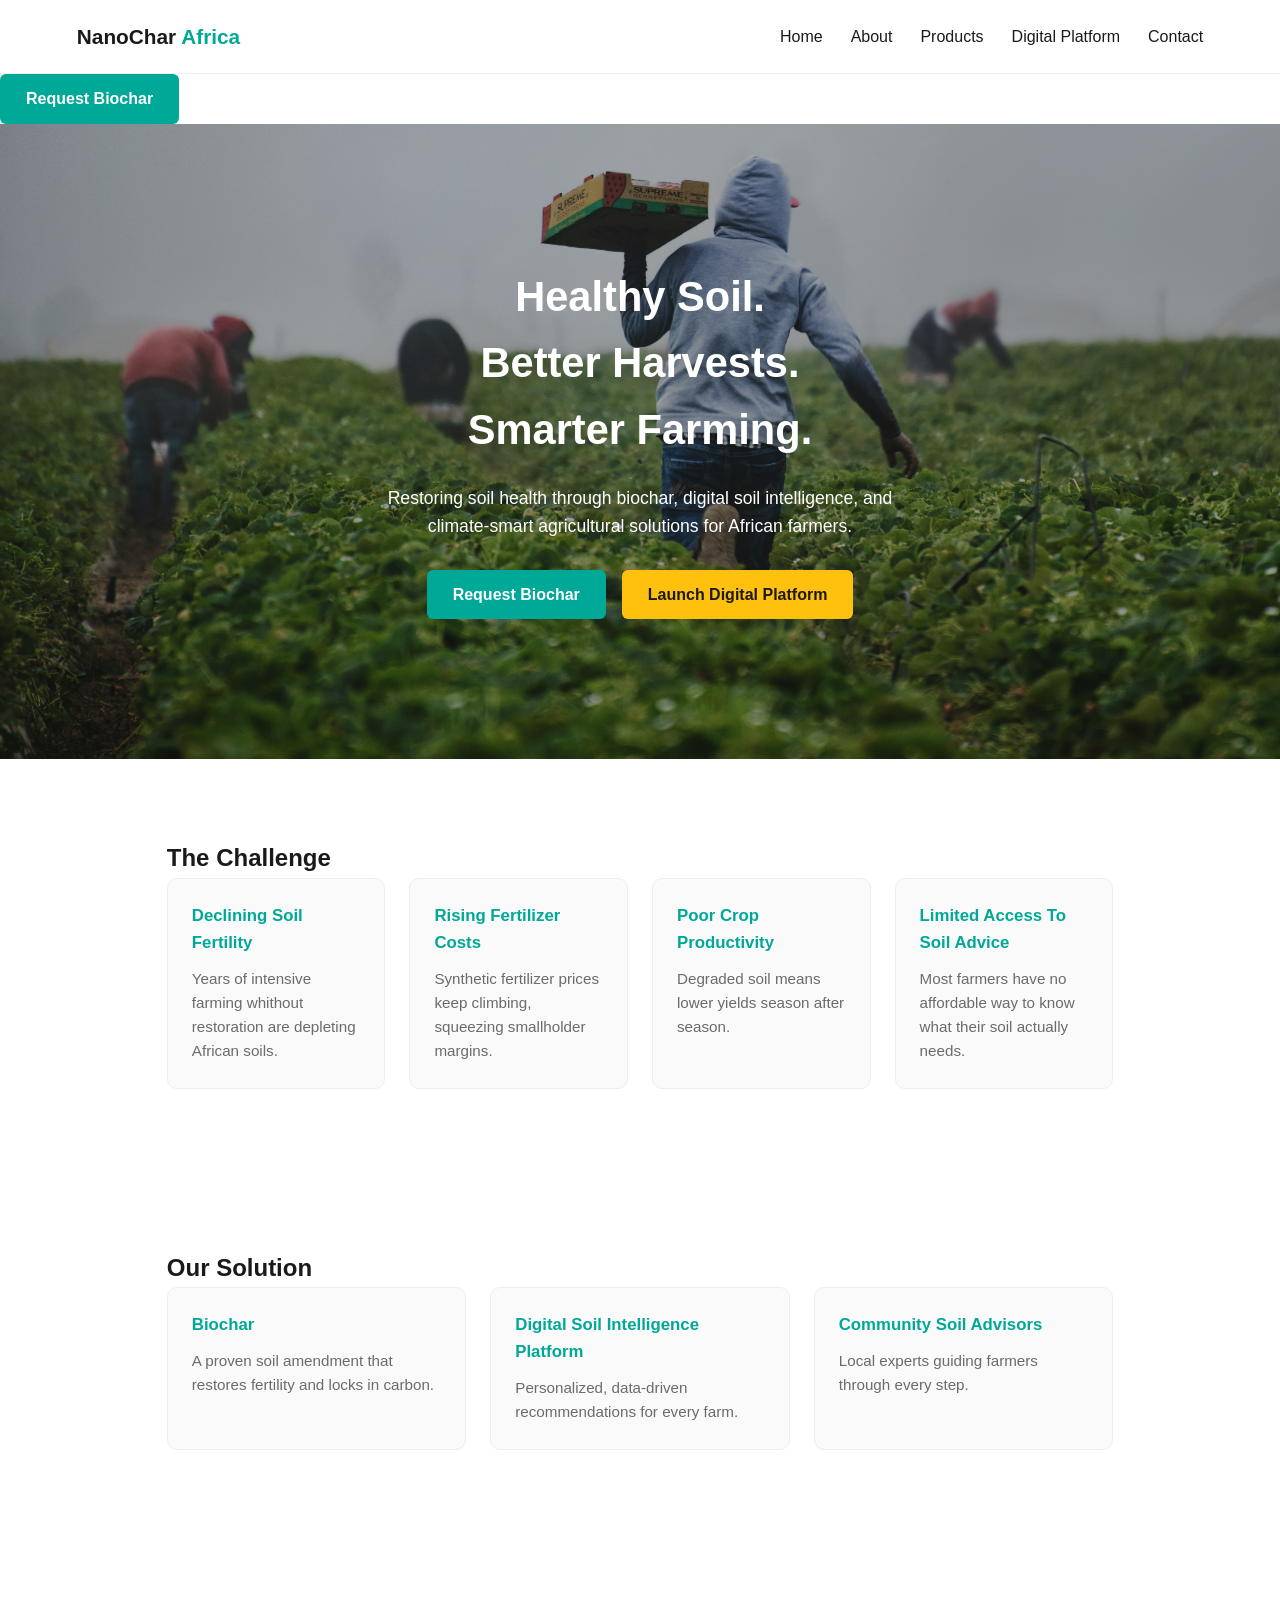
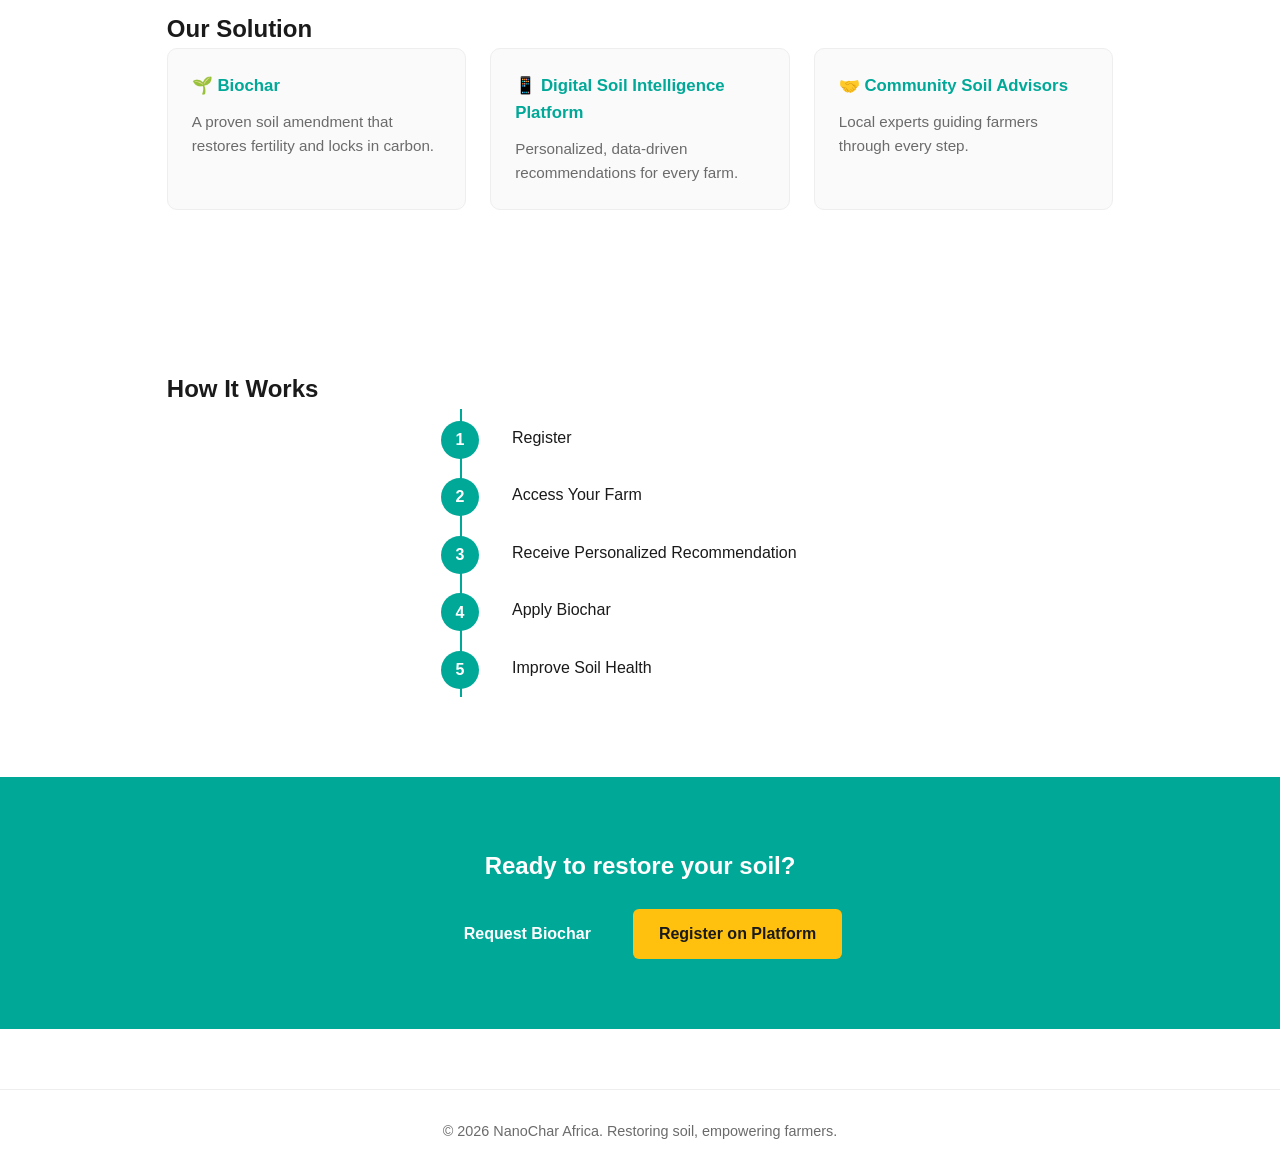
==== index.html @ bf562609 "Phase 4: platform demo with JS recommendations, contact form" ====
<!DOCTYPE html>
<html lang="en">
<head>
    <meta charset="UTF-8">
    <meta name="viewport" content="width=device-width, initial-scale=1.0">
  <title>NanoChar Africa | Healthy Soil, Better Harvests</title>
  <link rel="stylesheet" href="style.css">

</head>
<body>
    <header class="site-header">
  <div class="logo">NanoChar <span>Africa</span></div>
  <nav>
    <a href="index.html">Home</a>
    <a href="pages/about.html">About</a>
    <a href="pages/products.html">Products</a>
    <a href="pages/platform.html">Digital Platform</a>
    <a href="pages/contact.html">Contact</a>
  </nav>
   </header>
  <a class="btn btn-primary" href="pages/contact.html">Request Biochar</a>
</header>

<section class="hero">
  <div class="hero-text">
    <h1>Healthy Soil.<br>Better Harvests.<br>Smarter Farming.</h1>
    <p>Restoring soil health through biochar, digital soil intelligence,
       and climate-smart agricultural solutions for African farmers.</p>
    <div class="hero-buttons">
      <a href="pages/contact.html" class="btn btn-primary">Request Biochar</a>
      <a href="pages/platform.html" class="btn btn-secondary">Launch Digital Platform</a>
    </div>
  </div>
</section>

<section class="section">
  <h2 class="section-title">The Challenge</h2>
 <div class="card-grid card-grid-4">
  <div class="card">
    <h3>Declining Soil Fertility</h3>
    <p>Years of intensive farming whithout restoration are depleting African soils.</p>
  </div>
  <div class="card">
    <h3>Rising Fertilizer Costs</h3>
          <p>Synthetic fertilizer prices keep climbing, squeezing smallholder margins.</p>
  </div>
  <div class="card">
    <h3>Poor Crop Productivity</h3>
    <p>Degraded soil means lower yields season after season.</p>
  </div>
  <div class="card">
    <h3>Limited Access To Soil Advice</h3>
<p>Most farmers have no affordable way to know what their soil actually needs.</p>

</div>
  </div>
</section>

<section class="section">
  <h2 class="section-title">Our Solution</h2>
  <div class="card-grid card-grid-3">
    <div class="card">
      <h3>Biochar</h3>
      <p>A proven soil amendment that restores fertility and locks in carbon.</p>
    </div>
    <div class="card">
      <h3>Digital Soil Intelligence Platform</h3>
      <p>Personalized, data-driven recommendations for every farm.</p>
    </div>
    <div class="card">
      <h3>Community Soil Advisors</h3>
      <p>Local experts guiding farmers through every step.</p>
    </div>
  </div>
</section>

<section class="section">
  <h2 class="section-title">Our Solution</h2>
  <div class="card-grid card-grid-3">
    <div class="card"><h3>🌱 Biochar</h3><p>A proven soil amendment that restores fertility and locks in carbon.</p></div>
    <div class="card"><h3>📱 Digital Soil Intelligence Platform</h3><p>Personalized, data-driven recommendations for every farm.</p></div>
    <div class="card"><h3>🤝 Community Soil Advisors</h3><p>Local experts guiding farmers through every step.</p></div>
  </div>
</section>
 
<section class="section">
  <h2 class="section-title">How It Works</h2>
  <ol class="steps">
    <li>Register</li>
    <li>Access Your Farm</li>
    <li>Receive Personalized Recommendation</li>
    <li>Apply Biochar</li>
    <li>Improve Soil Health</li>
  </ol>
</section>


<section class="cta-banner">
  <h2>Ready to restore your soil?</h2>
  <div class="hero-buttons">
    <a href="pages/contact.html" class="btn btn-primary">Request Biochar</a>
    <a href="pages/platform.html" class="btn btn-secondary">Register on Platform</a>
  </div>
  </section>
  <footer class="site-footer">
  <p>&copy; 2026 NanoChar Africa. Restoring soil, empowering farmers.</p>
</footer>









</body>
</html>
---- style.css ----
:root {
  --teal: #00A898;
  --gold: #FFC00E;
  --dark: #1A1A1A;
  --grey: #6B6B6B;
  --bg: #FFFFFF;
  --font: 'Segoe UI', 'Helvetica Neue', Arial, sans-serif;
}
 
* { margin: 0; padding: 0; box-sizing: border-box; }
 
body {
  font-family: var(--font);
  color: var(--dark);
  background: var(--bg);
  line-height: 1.6;
}
 
a { text-decoration: none; color: inherit; }
 
.site-header {
  display: flex;
  align-items: center;
  justify-content: space-between;
  padding: 20px 6%;
  border-bottom: 1px solid #eee;
}
 
.logo { font-weight: 700; font-size: 1.3rem; }
.logo span { color: var(--teal); }
 
.site-header nav { display: flex; gap: 28px; }
.site-header nav a:hover { color: var(--teal); }
 
.btn {
  display: inline-block;
  padding: 12px 26px;
  border-radius: 6px;
  font-weight: 600;
  cursor: pointer;
}
.btn-primary { background: var(--teal); color: white; }
.btn-primary:hover { background: #00877A; }
.btn-secondary { background: var(--gold); color: var(--dark); }
.btn-secondary:hover { background: #E6AC00; }
 
.site-footer {
  text-align: center;
  padding: 30px 6%;
  color: var(--grey);
  font-size: 0.9rem;
  border-top: 1px solid #eee;
  margin-top: 60px;
}

.hero {
  background: linear-gradient(rgba(0,0,0,0.35), rgba(0,0,0,0.35)),
              url('images/farm.png.jpg ') center/cover  ;   
  color: white;
  padding: 140px 6%;
  text-align: center;
}
.hero h1 { font-size: 2.6rem; margin-bottom: 20px; }
.hero p { max-width: 560px; margin: 0 auto 30px; font-size: 1.1rem; }
.hero-buttons { display: flex; gap: 16px; justify-content: center; }

.section{
  padding: 80px 6%; max-width: 1100px; margin: 0 auto;
}
section-title { 
  text-align: center;
  font-size: 2rem;
  margin-bottom: 40px;
 }

 .card-grid{
display: grid; gap: 24px; }

.card-grid-4{
grid-template-columns: repeat(4, 1fr);
}

.card-grid-3{
  grid-template-columns: repeat(3, 1fr);
}

.card{
background: #fafafa;
border: 1px solid #eee;
border-radius: 10px;
padding: 24px;
}

.card h3{
color: var(--teal); margin-bottom: 10px; font-size: 1.05rem;
}
.card p{
  color: var(--grey); font-size: 0.95rem; 
}

@media (max-width: 900px) {
  .card-grid-4, .card-grid-3 { grid-template-columns: 1fr 1fr; }
}

@media (max-width: 560px) {
 .card-grid-4, .card-grid-3 { grid-template-columns: 1fr; }
  .hero h1 { font-size: 1.9rem; }
}

.steps {
  list-style: none;
  max-width: 400px;
  margin: 0 auto;
  counter-reset: step;
}
.steps li {
  counter-increment: step;
  padding: 16px 0 16px 50px;
  position: relative;
  border-left: 2px solid var(--teal);
  margin-left: 20px;
}
.steps li::before {
  content: counter(step);
  position: absolute;
  left: -21px;
  top: 12px;
  width: 38px; height: 38px;
  background: var(--teal);
  color: white;
  border-radius: 50%;
  display: flex; align-items: center; justify-content: center;
  font-weight: 700;
}



.cta-banner {
  background: var(--teal);
  color: white;
  text-align: center;
  padding: 70px 6%;
}
.cta-banner h2 { margin-bottom: 24px; }

.demo-box {
  max-width: 480px;
  margin: 0 auto;
  background: #fafafa;
  border: 1px solid #eee;
  border-radius: 10px;
  padding: 30px;
}
.demo-box label { display: block; margin: 16px 0 6px; font-weight: 600; }
.demo-box select {
  width: 100%; padding: 10px; border-radius: 6px; border: 1px solid #ccc;
}
.demo-box button { margin-top: 20px; width: 100%; }
.result-box {
  margin-top: 20px;
  padding: 16px;
  background: #E6F7F5;
  border-left: 4px solid var(--teal);
  border-radius: 6px;
  font-size: 0.95rem;
}

.contact-form {
  max-width: 480px;
  margin: 0 auto;
  display: flex;
  flex-direction: column;
}
.contact-form label { margin: 14px 0 6px; font-weight: 600; }
.contact-form input, .contact-form textarea {
  padding: 10px; border-radius: 6px; border: 1px solid #ccc; font-family: var(--font);
}
.contact-form button { margin-top: 20px; }
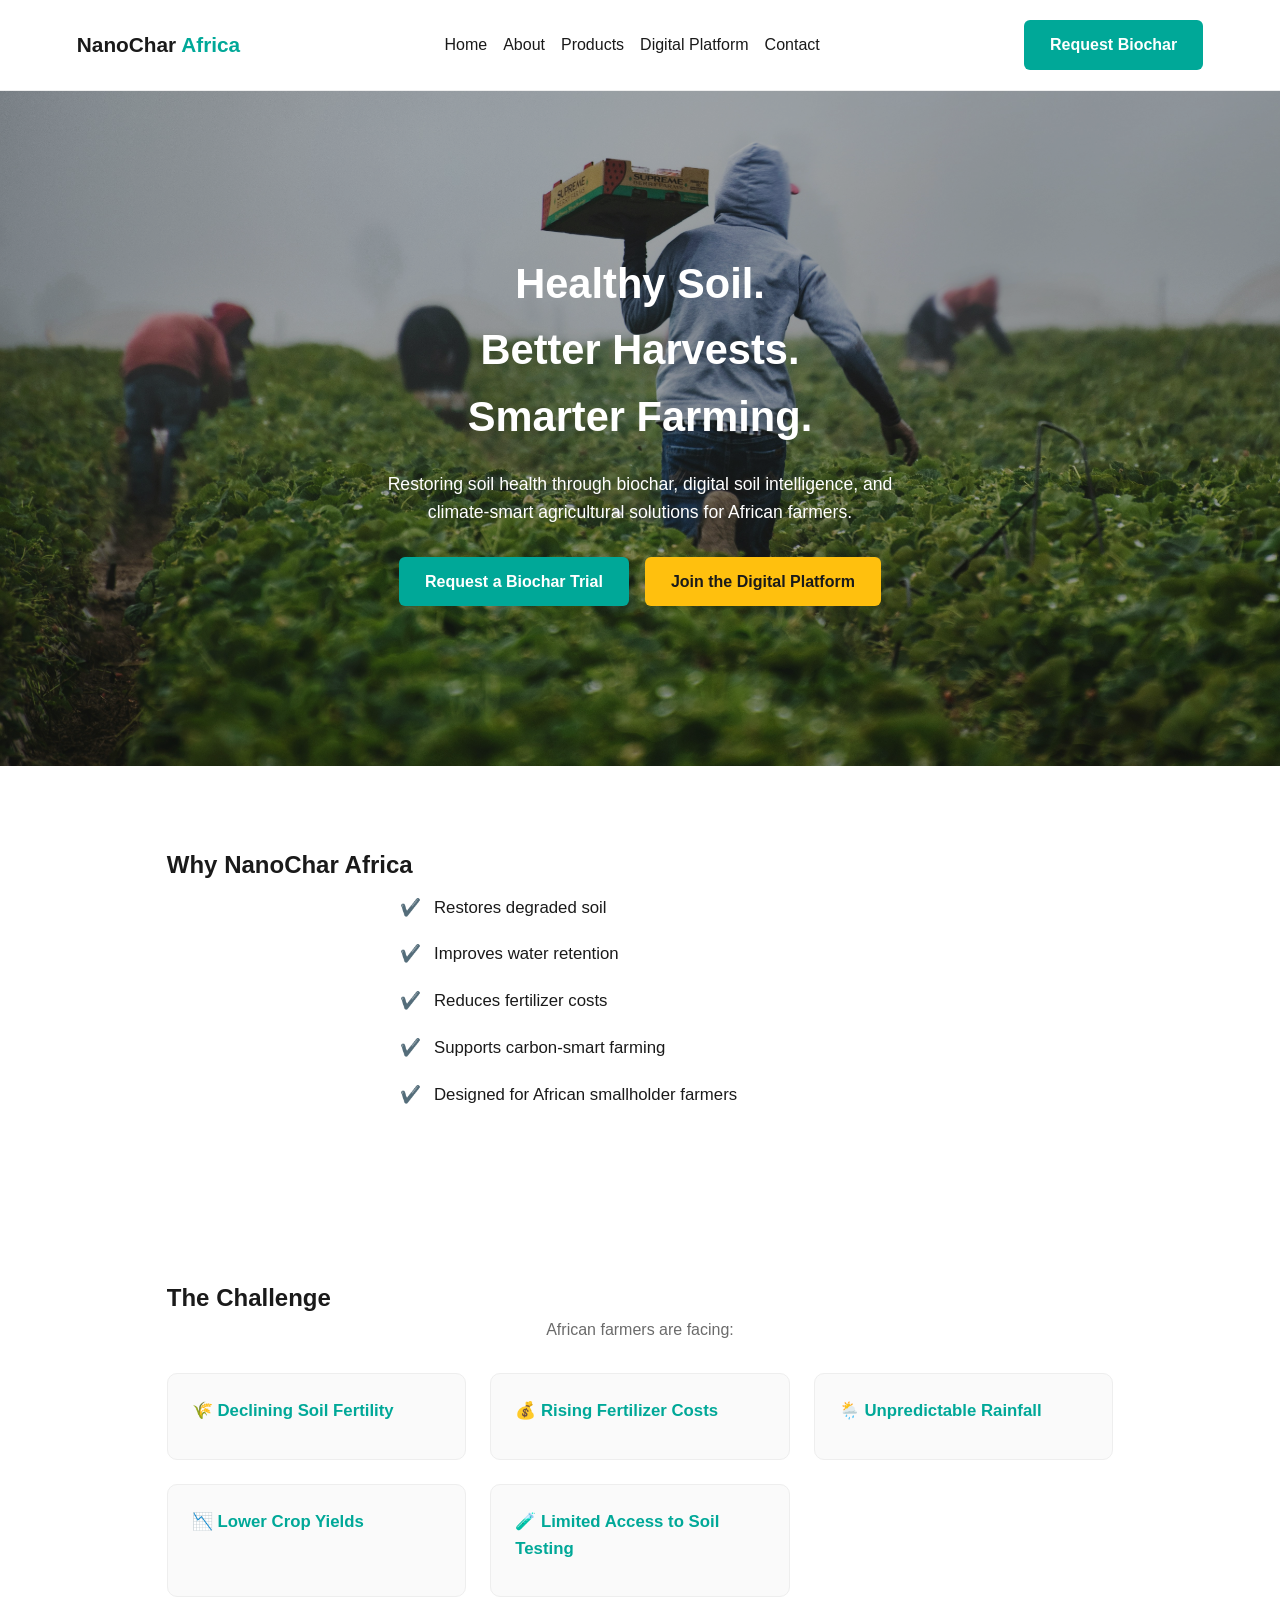
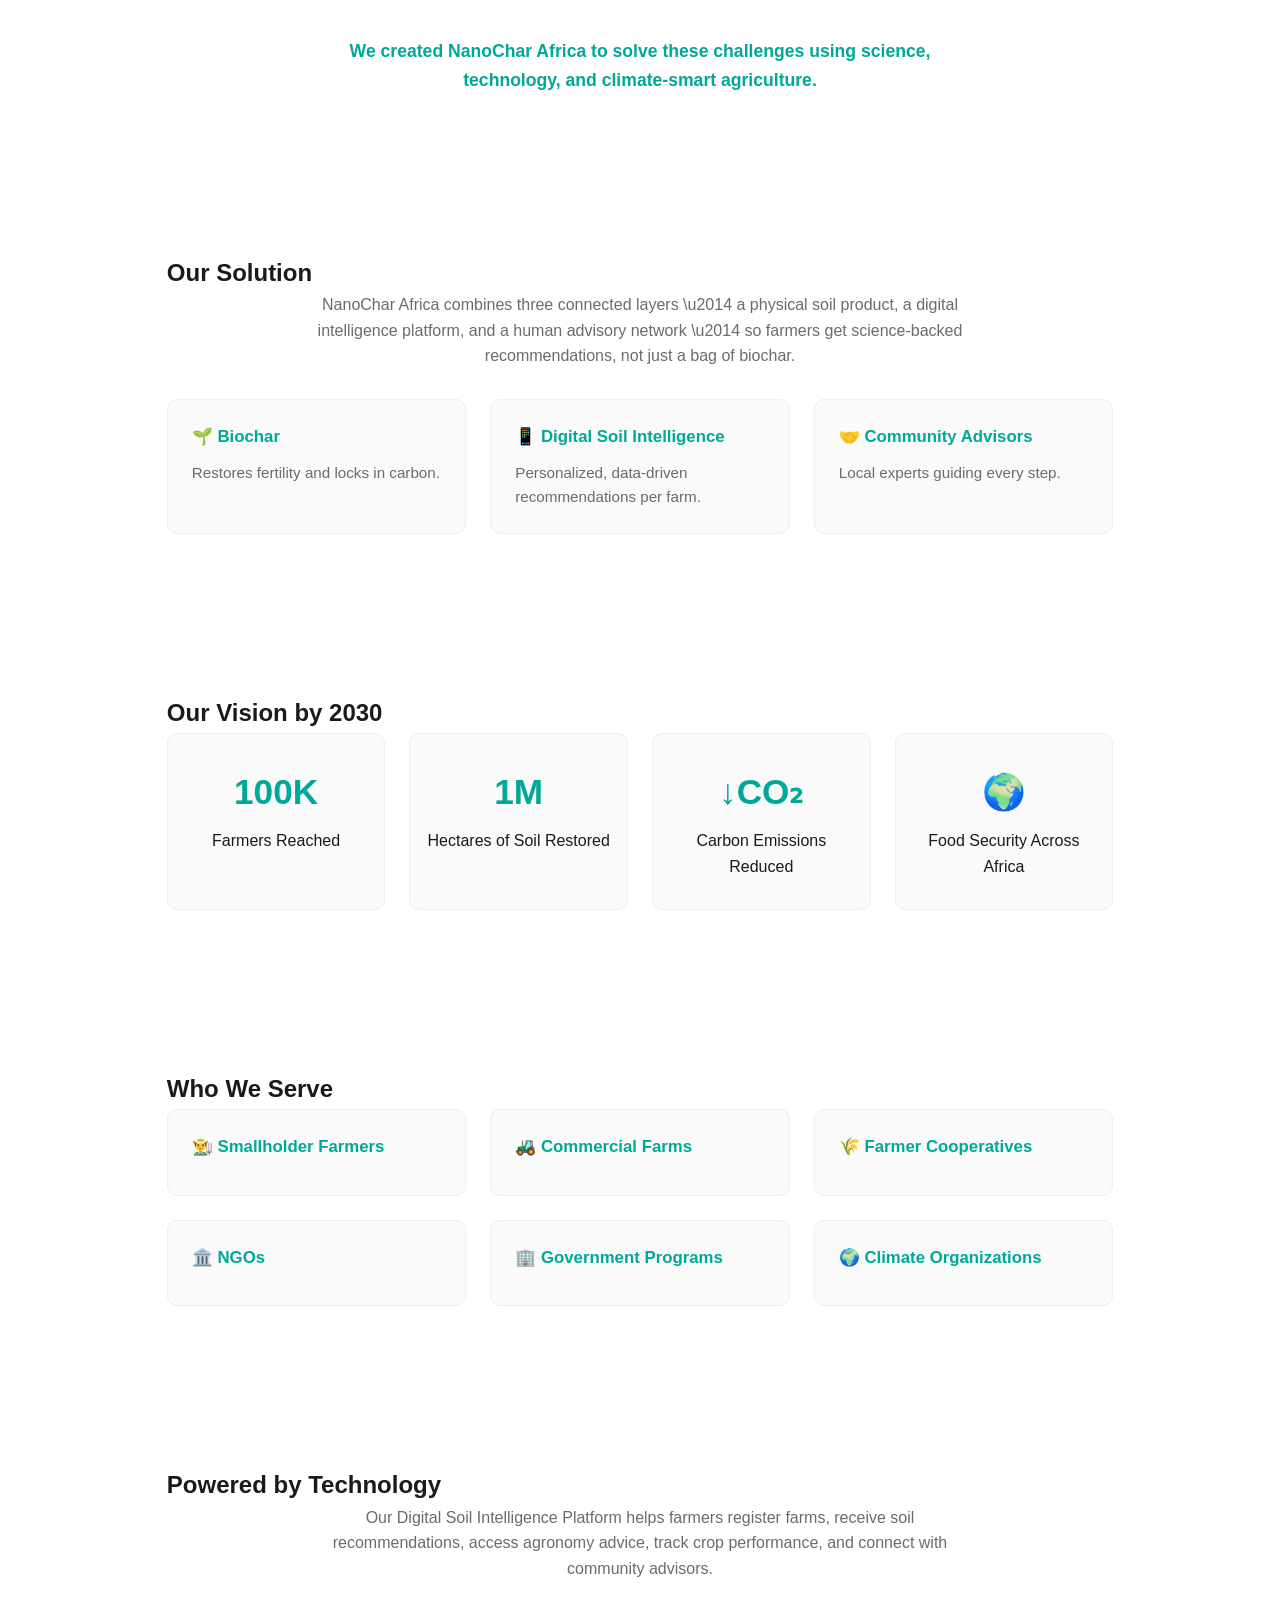
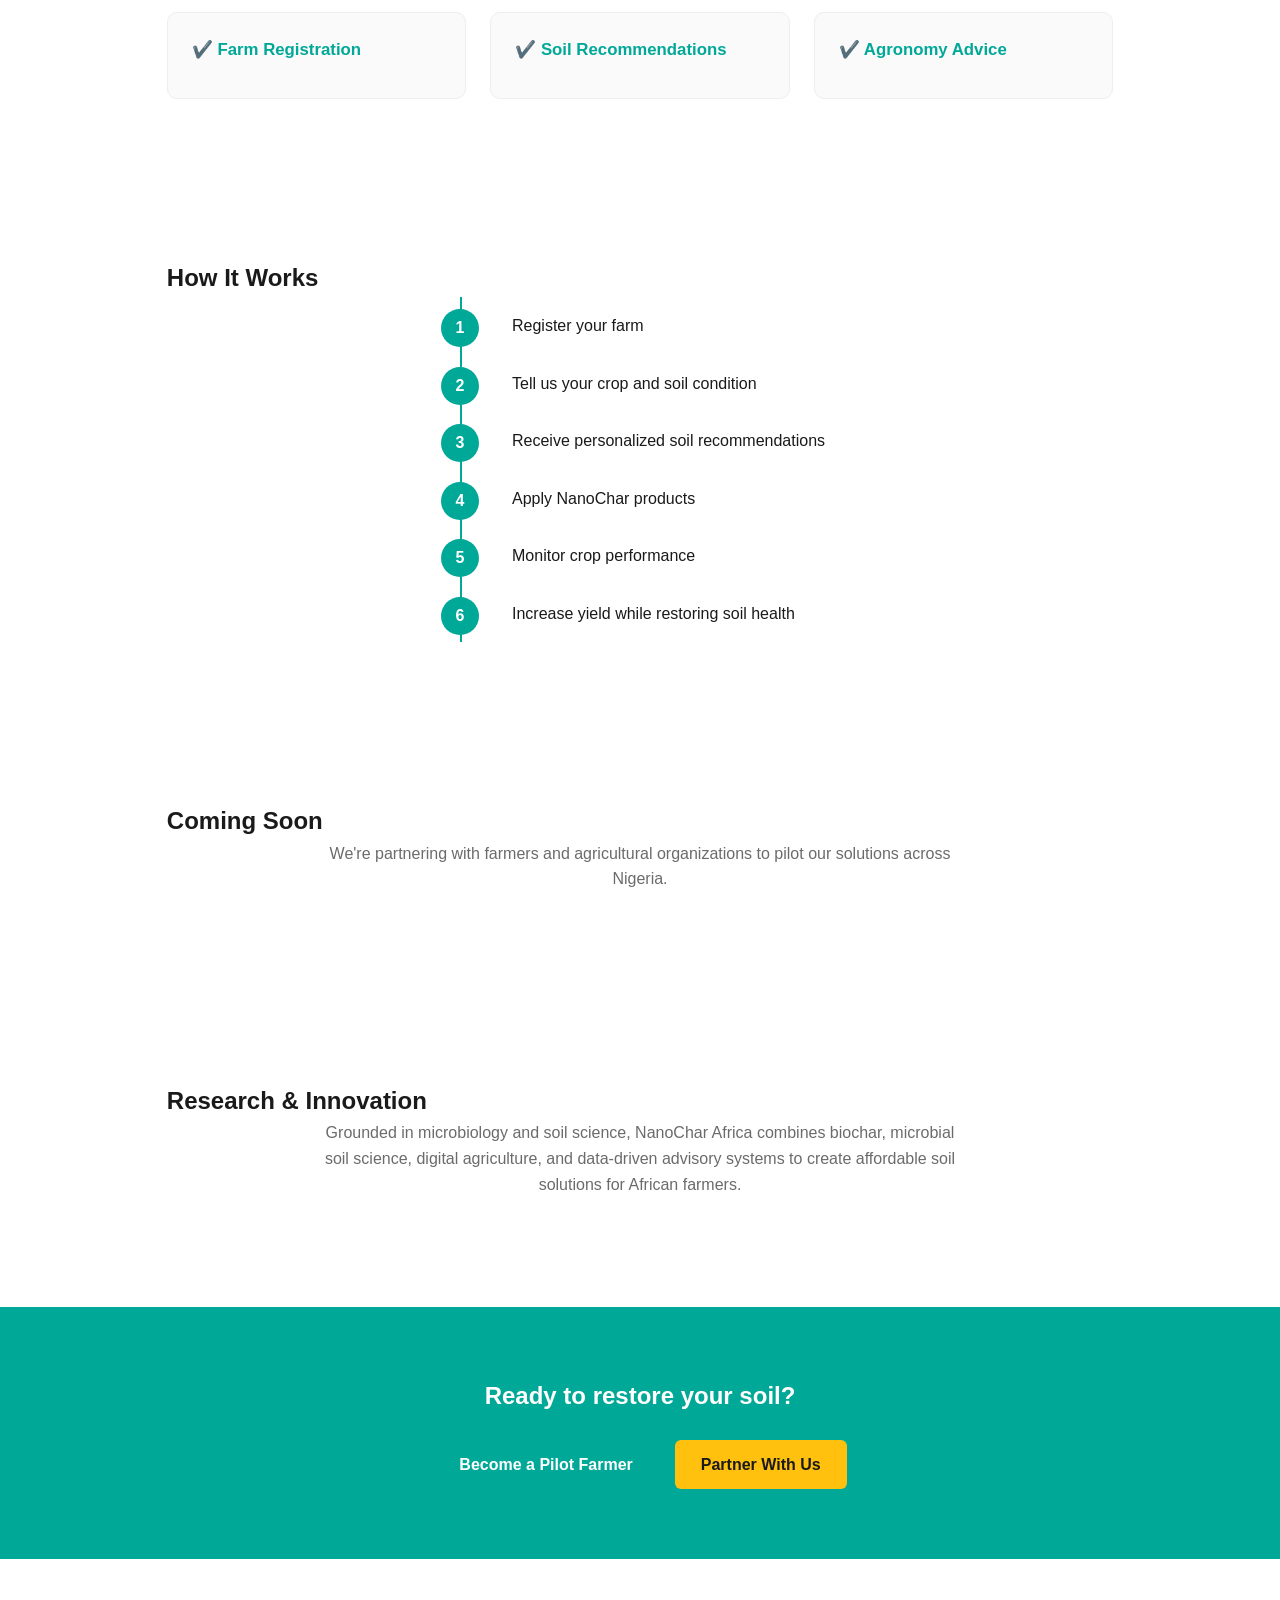
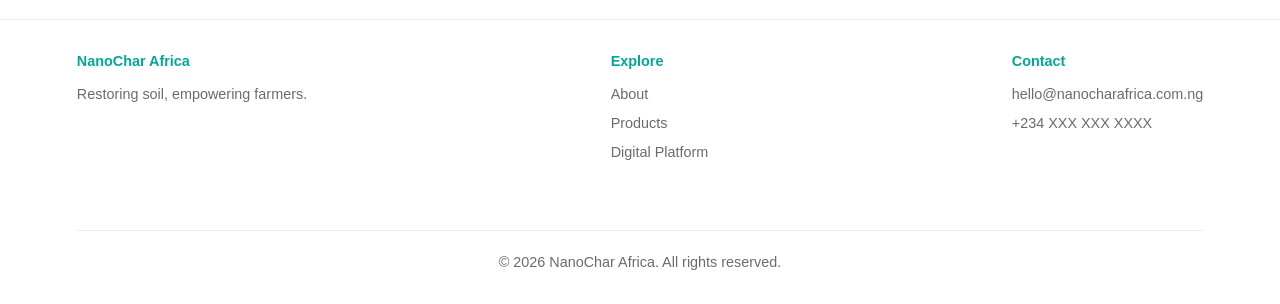
==== commit f01a2f04: "Content overhaul: expanded home, about, and site-wide footer per founder feedback" ====
--- a/index.html
+++ b/index.html
@@ -8,111 +8,176 @@
 
 </head>
 <body>
-    <header class="site-header">
-  <div class="logo">NanoChar <span>Africa</span></div>
-  <nav>
-    <a href="index.html">Home</a>
-    <a href="pages/about.html">About</a>
-    <a href="pages/products.html">Products</a>
-    <a href="pages/platform.html">Digital Platform</a>
-    <a href="pages/contact.html">Contact</a>
-  </nav>
-   </header>
-  <a class="btn btn-primary" href="pages/contact.html">Request Biochar</a>
-</header>
+   <body>
 
-<section class="hero">
-  <div class="hero-text">
-    <h1>Healthy Soil.<br>Better Harvests.<br>Smarter Farming.</h1>
-    <p>Restoring soil health through biochar, digital soil intelligence,
-       and climate-smart agricultural solutions for African farmers.</p>
+  <!-- HEADER — unchanged from Day 1, keep as-is -->
+  <header class="site-header">
+    <div class="logo">NanoChar <span>Africa</span></div>
+    <nav>
+      <a href="index.html">Home</a>
+      <a href="pages/about.html">About</a>
+      <a href="pages/products.html">Products</a>
+      <a href="pages/platform.html">Digital Platform</a>
+      <a href="pages/contact.html">Contact</a>
+    </nav>
+    <a class="btn btn-primary" href="pages/contact.html">Request Biochar</a>
+  </header>
+
+  <!-- HERO — unchanged structure, updated button text -->
+  <section class="hero">
+    <div class="hero-text">
+      <h1>Healthy Soil.<br>Better Harvests.<br>Smarter Farming.</h1>
+      <p>Restoring soil health through biochar, digital soil intelligence,
+         and climate-smart agricultural solutions for African farmers.</p>
+      <div class="hero-buttons">
+        <a href="pages/contact.html" class="btn btn-primary">Request a Biochar Trial</a>
+        <a href="pages/platform.html" class="btn btn-secondary">Join the Digital Platform</a>
+      </div>
+    </div>
+  </section>
+
+  <!-- NEW: Why NanoChar Africa -->
+  <section class="section">
+    <h2 class="section-title">Why NanoChar Africa</h2>
+    <ul class="check-list">
+      <li>Restores degraded soil</li>
+      <li>Improves water retention</li>
+      <li>Reduces fertilizer costs</li>
+      <li>Supports carbon-smart farming</li>
+      <li>Designed for African smallholder farmers</li>
+    </ul>
+  </section>
+
+  <!-- REPLACED: The Challenge (was 4 plain cards, now 5 with icons + bridge line) -->
+  <section class="section">
+    <h2 class="section-title">The Challenge</h2>
+    <p class="section-intro">African farmers are facing:</p>
+    <div class="card-grid card-grid-3">
+      <div class="card"><h3>🌾 Declining Soil Fertility</h3></div>
+      <div class="card"><h3>💰 Rising Fertilizer Costs</h3></div>
+      <div class="card"><h3>🌦️ Unpredictable Rainfall</h3></div>
+      <div class="card"><h3>📉 Lower Crop Yields</h3></div>
+      <div class="card"><h3>🧪 Limited Access to Soil Testing</h3></div>
+    </div>
+    <p class="bridge-text">We created NanoChar Africa to solve these challenges using science, technology, and climate-smart agriculture.</p>
+  </section>
+
+  <!-- REPLACED: Our Solution (same 3 cards, now with an intro paragraph) -->
+  <section class="section">
+    <h2 class="section-title">Our Solution</h2>
+    <p class="section-intro">
+      NanoChar Africa combines three connected layers \u2014 a physical soil product, a digital
+      intelligence platform, and a human advisory network \u2014 so farmers get science-backed
+      recommendations, not just a bag of biochar.
+    </p>
+    <div class="card-grid card-grid-3">
+      <div class="card"><h3>🌱 Biochar</h3><p>Restores fertility and locks in carbon.</p></div>
+      <div class="card"><h3>📱 Digital Soil Intelligence</h3><p>Personalized, data-driven recommendations per farm.</p></div>
+      <div class="card"><h3>🤝 Community Advisors</h3><p>Local experts guiding every step.</p></div>
+    </div>
+  </section>
+
+  <!-- NEW: Our Vision (impact numbers) -->
+  <section class="section">
+    <h2 class="section-title">Our Vision by 2030</h2>
+    <div class="card-grid card-grid-4">
+      <div class="stat-card"><div class="stat-number">100K</div><p>Farmers Reached</p></div>
+      <div class="stat-card"><div class="stat-number">1M</div><p>Hectares of Soil Restored</p></div>
+      <div class="stat-card"><div class="stat-number">↓CO₂</div><p>Carbon Emissions Reduced</p></div>
+      <div class="stat-card"><div class="stat-number">🌍</div><p>Food Security Across Africa</p></div>
+    </div>
+  </section>
+
+  <!-- NEW: Who We Serve -->
+  <section class="section">
+    <h2 class="section-title">Who We Serve</h2>
+    <div class="card-grid card-grid-3">
+      <div class="card"><h3>👨‍🌾 Smallholder Farmers</h3></div>
+      <div class="card"><h3>🚜 Commercial Farms</h3></div>
+      <div class="card"><h3>🌾 Farmer Cooperatives</h3></div>
+      <div class="card"><h3>🏛️ NGOs</h3></div>
+      <div class="card"><h3>🏢 Government Programs</h3></div>
+      <div class="card"><h3>🌍 Climate Organizations</h3></div>
+    </div>
+  </section>
+
+  <!-- NEW: Powered by Technology -->
+  <section class="section">
+    <h2 class="section-title">Powered by Technology</h2>
+    <p class="section-intro">
+      Our Digital Soil Intelligence Platform helps farmers register farms, receive soil
+      recommendations, access agronomy advice, track crop performance, and connect with
+      community advisors.
+    </p>
+    <div class="card-grid card-grid-3">
+      <div class="card"><h3>✔️ Farm Registration</h3></div>
+      <div class="card"><h3>✔️ Soil Recommendations</h3></div>
+      <div class="card"><h3>✔️ Agronomy Advice</h3></div>
+    </div>
+  </section>
+
+  <!-- EXISTING: How It Works (unchanged CSS, updated to 6 steps) -->
+  <section class="section">
+    <h2 class="section-title">How It Works</h2>
+    <ol class="steps">
+      <li>Register your farm</li>
+      <li>Tell us your crop and soil condition</li>
+      <li>Receive personalized soil recommendations</li>
+      <li>Apply NanoChar products</li>
+      <li>Monitor crop performance</li>
+      <li>Increase yield while restoring soil health</li>
+    </ol>
+  </section>
+
+  <!-- NEW: Coming Soon (testimonial placeholder) -->
+  <section class="section section-center">
+    <h2 class="section-title">Coming Soon</h2>
+    <p class="section-intro">
+      We're partnering with farmers and agricultural organizations to pilot our solutions across Nigeria.
+    </p>
+  </section>
+
+  <!-- NEW: Research & Innovation -->
+  <section class="section">
+    <h2 class="section-title">Research & Innovation</h2>
+    <p class="section-intro">
+      Grounded in microbiology and soil science, NanoChar Africa combines biochar,
+      microbial soil science, digital agriculture, and data-driven advisory systems
+      to create affordable soil solutions for African farmers.
+    </p>
+  </section>
+
+  <!-- REPLACED: CTA banner (was Request Biochar / Register Platform) -->
+  <section class="cta-banner">
+    <h2>Ready to restore your soil?</h2>
     <div class="hero-buttons">
-      <a href="pages/contact.html" class="btn btn-primary">Request Biochar</a>
-      <a href="pages/platform.html" class="btn btn-secondary">Launch Digital Platform</a>
+      <a href="pages/contact.html" class="btn btn-primary">Become a Pilot Farmer</a>
+      <a href="pages/contact.html" class="btn btn-secondary">Partner With Us</a>
     </div>
-  </div>
-</section>
+  </section>
 
-<section class="section">
-  <h2 class="section-title">The Challenge</h2>
- <div class="card-grid card-grid-4">
-  <div class="card">
-    <h3>Declining Soil Fertility</h3>
-    <p>Years of intensive farming whithout restoration are depleting African soils.</p>
-  </div>
-  <div class="card">
-    <h3>Rising Fertilizer Costs</h3>
-          <p>Synthetic fertilizer prices keep climbing, squeezing smallholder margins.</p>
-  </div>
-  <div class="card">
-    <h3>Poor Crop Productivity</h3>
-    <p>Degraded soil means lower yields season after season.</p>
-  </div>
-  <div class="card">
-    <h3>Limited Access To Soil Advice</h3>
-<p>Most farmers have no affordable way to know what their soil actually needs.</p>
+  <!-- REPLACED: Footer (was one line, now expanded) -->
+  <footer class="site-footer footer-full">
+    <div class="footer-col">
+      <h4>NanoChar Africa</h4>
+      <p>Restoring soil, empowering farmers.</p>
+    </div>
+    <div class="footer-col">
+      <h4>Explore</h4>
+      <a href="pages/about.html">About</a>
+      <a href="pages/products.html">Products</a>
+      <a href="pages/platform.html">Digital Platform</a>
+    </div>
+    <div class="footer-col">
+      <h4>Contact</h4>
+      <p>hello@nanocharafrica.com.ng</p>
+      <p>+234 XXX XXX XXXX</p>
+    </div>
+    <p class="footer-copyright">&copy; 2026 NanoChar Africa. All rights reserved.</p>
+  </footer>
 
-</div>
-  </div>
-</section>
-
-<section class="section">
-  <h2 class="section-title">Our Solution</h2>
-  <div class="card-grid card-grid-3">
-    <div class="card">
-      <h3>Biochar</h3>
-      <p>A proven soil amendment that restores fertility and locks in carbon.</p>
-    </div>
-    <div class="card">
-      <h3>Digital Soil Intelligence Platform</h3>
-      <p>Personalized, data-driven recommendations for every farm.</p>
-    </div>
-    <div class="card">
-      <h3>Community Soil Advisors</h3>
-      <p>Local experts guiding farmers through every step.</p>
-    </div>
-  </div>
-</section>
-
-<section class="section">
-  <h2 class="section-title">Our Solution</h2>
-  <div class="card-grid card-grid-3">
-    <div class="card"><h3>🌱 Biochar</h3><p>A proven soil amendment that restores fertility and locks in carbon.</p></div>
-    <div class="card"><h3>📱 Digital Soil Intelligence Platform</h3><p>Personalized, data-driven recommendations for every farm.</p></div>
-    <div class="card"><h3>🤝 Community Soil Advisors</h3><p>Local experts guiding farmers through every step.</p></div>
-  </div>
-</section>
- 
-<section class="section">
-  <h2 class="section-title">How It Works</h2>
-  <ol class="steps">
-    <li>Register</li>
-    <li>Access Your Farm</li>
-    <li>Receive Personalized Recommendation</li>
-    <li>Apply Biochar</li>
-    <li>Improve Soil Health</li>
-  </ol>
-</section>
-
-
-<section class="cta-banner">
-  <h2>Ready to restore your soil?</h2>
-  <div class="hero-buttons">
-    <a href="pages/contact.html" class="btn btn-primary">Request Biochar</a>
-    <a href="pages/platform.html" class="btn btn-secondary">Register on Platform</a>
-  </div>
-  </section>
-  <footer class="site-footer">
-  <p>&copy; 2026 NanoChar Africa. Restoring soil, empowering farmers.</p>
-</footer>
-
-
-
-
-
-
-
-
+  <script src="script.js"></script>
+</body>
 
 </body>
 </html>
--- a/style.css
+++ b/style.css
@@ -17,19 +17,24 @@
 }
  
 a { text-decoration: none; color: inherit; }
- 
 .site-header {
   display: flex;
   align-items: center;
   justify-content: space-between;
   padding: 20px 6%;
   border-bottom: 1px solid #eee;
-}
- 
+  flex-wrap: wrap;
+  row-gap: 12px;
+}
 .logo { font-weight: 700; font-size: 1.3rem; }
 .logo span { color: var(--teal); }
- 
-.site-header nav { display: flex; gap: 28px; }
+
+.site-header nav {
+  display: flex;
+  gap: 16px;              /* was 28px — tighter on smaller windows */
+  flex-wrap: wrap;
+}
+
 .site-header nav a:hover { color: var(--teal); }
  
 .btn {
@@ -57,12 +62,16 @@
   background: linear-gradient(rgba(0,0,0,0.35), rgba(0,0,0,0.35)),
               url('images/farm.png.jpg ') center/cover  ;   
   color: white;
-  padding: 140px 6%;
+  padding: 160px 6%;
   text-align: center;
 }
 .hero h1 { font-size: 2.6rem; margin-bottom: 20px; }
 .hero p { max-width: 560px; margin: 0 auto 30px; font-size: 1.1rem; }
-.hero-buttons { display: flex; gap: 16px; justify-content: center; }
+.hero-buttons { display: flex;
+   gap: 16px; 
+   justify-content: center;
+   margin-top: 20px;
+  }
 
 .section{
   padding: 80px 6%; max-width: 1100px; margin: 0 auto;
@@ -72,41 +81,26 @@
   font-size: 2rem;
   margin-bottom: 40px;
  }
-
- .card-grid{
-display: grid; gap: 24px; }
-
-.card-grid-4{
-grid-template-columns: repeat(4, 1fr);
-}
-
-.card-grid-3{
-  grid-template-columns: repeat(3, 1fr);
-}
-
-.card{
-background: #fafafa;
-border: 1px solid #eee;
-border-radius: 10px;
-padding: 24px;
-}
-
-.card h3{
-color: var(--teal); margin-bottom: 10px; font-size: 1.05rem;
-}
-.card p{
-  color: var(--grey); font-size: 0.95rem; 
-}
+.card-grid { display: grid; gap: 24px; }
+.card-grid-4 { grid-template-columns: repeat(4, 1fr); }
+.card-grid-3 { grid-template-columns: repeat(3, 1fr); }
+.card-grid-2 { grid-template-columns: repeat(2, 1fr); }
+.card {
+  background: #fafafa;
+  border: 1px solid #eee;
+  border-radius: 10px;
+  padding: 24px;
+}
+.card h3 { color: var(--teal); margin-bottom: 10px; font-size: 1.05rem; }
+.card p { color: var(--grey); font-size: 0.95rem; }
 
 @media (max-width: 900px) {
-  .card-grid-4, .card-grid-3 { grid-template-columns: 1fr 1fr; }
-}
-
+  .card-grid-4, .card-grid-3, .card-grid-2 { grid-template-columns: 1fr 1fr; }
+}
 @media (max-width: 560px) {
- .card-grid-4, .card-grid-3 { grid-template-columns: 1fr; }
+  .card-grid-4, .card-grid-3, .card-grid-2 { grid-template-columns: 1fr; }
   .hero h1 { font-size: 1.9rem; }
 }
-
 .steps {
   list-style: none;
   max-width: 400px;
@@ -176,3 +170,68 @@
   padding: 10px; border-radius: 6px; border: 1px solid #ccc; font-family: var(--font);
 }
 .contact-form button { margin-top: 20px; }
+
+/* --- New sections added for the enhanced Home page --- */
+
+.section-intro {
+  text-align: center;
+  max-width: 650px;
+  margin: 0 auto 30px;
+  color: var(--grey);
+}
+
+.bridge-text {
+  text-align: center;
+  max-width: 600px;
+  margin: 40px auto 0;
+  font-weight: 600;
+  color: var(--teal);
+  font-size: 1.1rem;
+}
+
+.check-list {
+  list-style: none;
+  max-width: 480px;
+  margin: 0 auto;
+}
+.check-list li {
+  padding: 10px 0 10px 34px;
+  position: relative;
+  font-size: 1.05rem;
+}
+.check-list li::before {
+  content: "✔️";
+  position: absolute;
+  left: 0;
+}
+
+.stat-card {
+  text-align: center;
+  padding: 30px 16px;
+  background: #fafafa;
+  border-radius: 10px;
+  border: 1px solid #eee;
+}
+.stat-number {
+  font-size: 2.2rem;
+  font-weight: 800;
+  color: var(--teal);
+  margin-bottom: 8px;
+}
+
+.footer-full {
+  display: flex;
+  flex-wrap: wrap;
+  justify-content: space-between;
+  gap: 30px;
+  text-align: left;
+}
+.footer-col h4 { margin-bottom: 10px; color: var(--teal); }
+.footer-col a, .footer-col p { display: block; margin-bottom: 6px; color: var(--grey); font-size: 0.9rem; }
+.footer-copyright {
+  width: 100%;
+  text-align: center;
+  margin-top: 30px;
+  border-top: 1px solid #eee;
+  padding-top: 20px;
+}
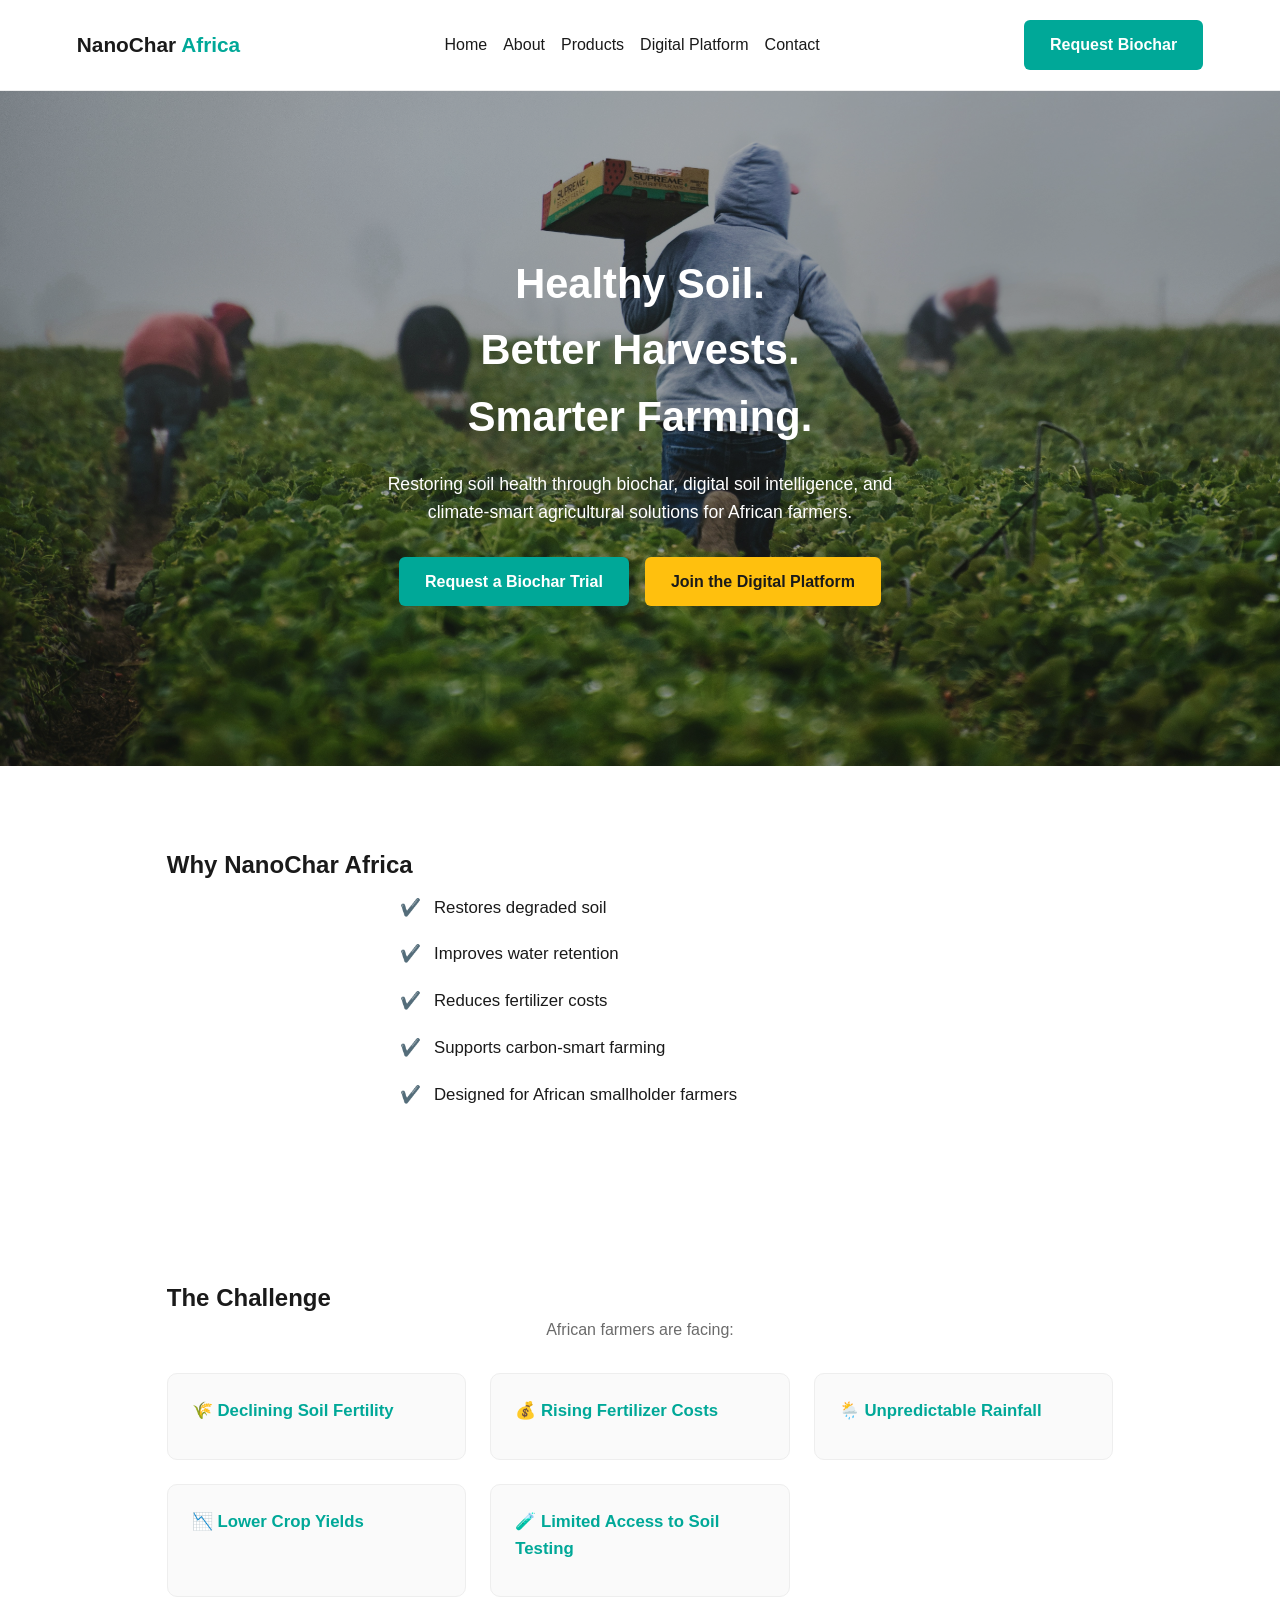
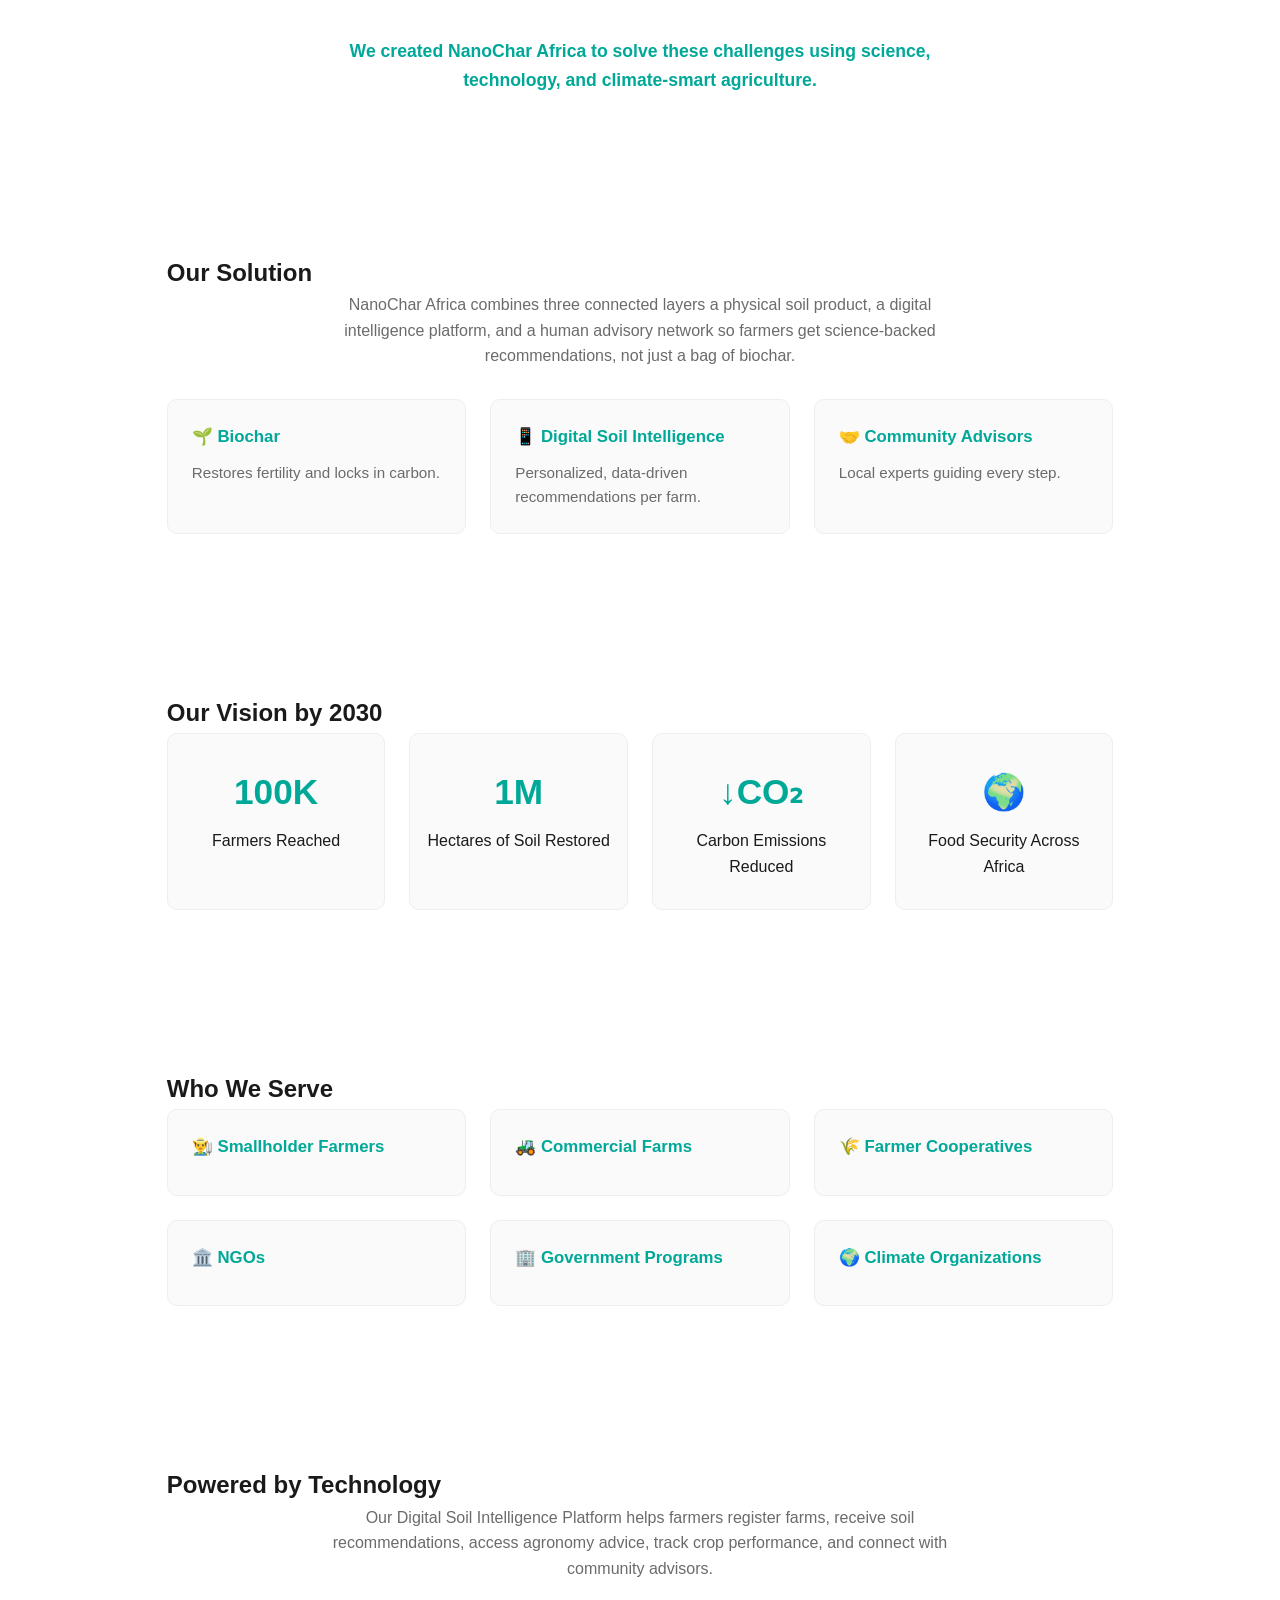
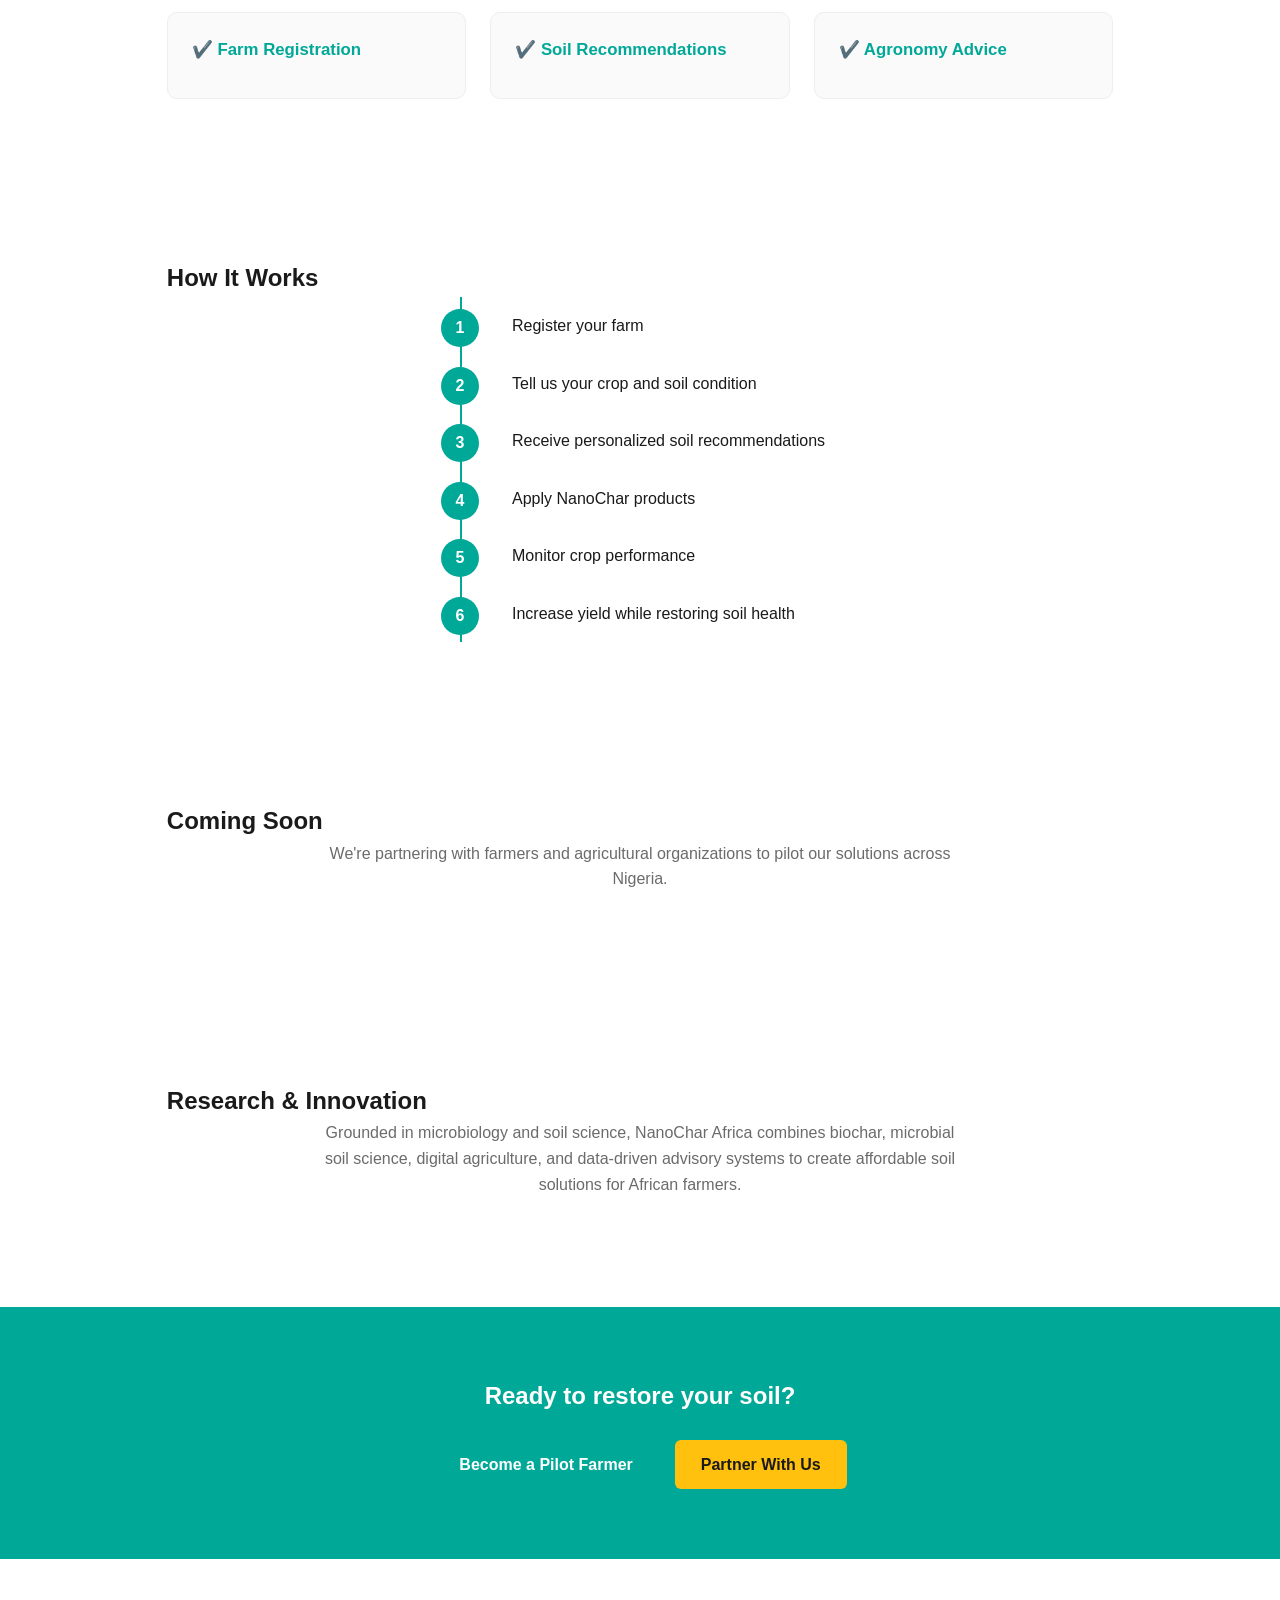
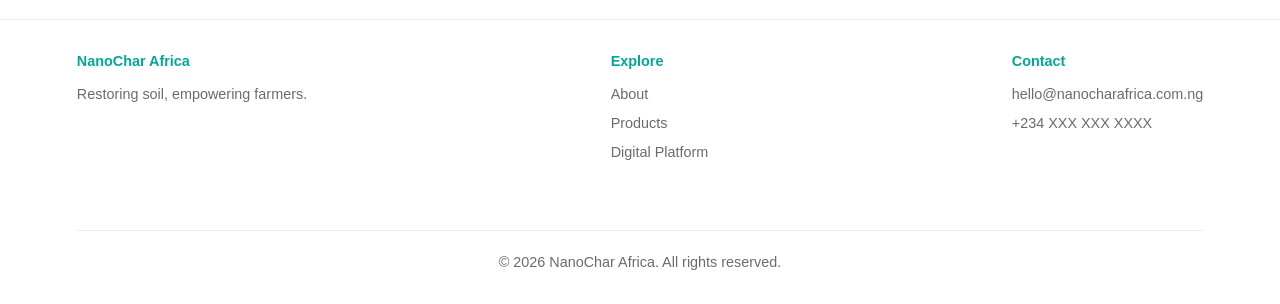
==== commit c02e63ca: "Fixed spelling mistakes" ====
--- a/index.html
+++ b/index.html
@@ -66,8 +66,8 @@
   <section class="section">
     <h2 class="section-title">Our Solution</h2>
     <p class="section-intro">
-      NanoChar Africa combines three connected layers \u2014 a physical soil product, a digital
-      intelligence platform, and a human advisory network \u2014 so farmers get science-backed
+      NanoChar Africa combines three connected layers a physical soil product, a digital
+      intelligence platform, and a human advisory network so farmers get science-backed
       recommendations, not just a bag of biochar.
     </p>
     <div class="card-grid card-grid-3">
--- a/style.css
+++ b/style.css
@@ -235,3 +235,158 @@
   border-top: 1px solid #eee;
   padding-top: 20px;
 }
+
+.mission-vision-section {
+  background: #fafafa;
+  border-radius: 16px;
+  padding: 60px 6%;
+}
+
+.mv-grid {
+  display: grid;
+  grid-template-columns: repeat(2, 1fr);
+  gap: 30px;
+  max-width: 900px;
+  margin: 0 auto;
+}
+
+.mv-card {
+  background: white;
+  border-radius: 14px;
+  padding: 40px 32px;
+  text-align: center;
+  box-shadow: 0 4px 20px rgba(0,0,0,0.06);
+  transition: transform 0.2s ease;
+}
+.mv-card:hover { transform: translateY(-4px); }
+
+.mv-icon {
+  width: 60px;
+  height: 60px;
+  border-radius: 50%;
+  display: flex;
+  align-items: center;
+  justify-content: center;
+  font-size: 1.6rem;
+  margin: 0 auto 20px;
+}
+.mv-mission .mv-icon { background: #E6F7F5; }
+.mv-vision .mv-icon { background: #FFF6DC; }
+
+.mv-card h3 {
+  color: var(--teal);
+  font-size: 1.3rem;
+  margin-bottom: 14px;
+}
+.mv-card p {
+  color: var(--grey);
+  font-size: 0.98rem;
+  line-height: 1.7;
+}
+
+@media (max-width: 700px) {
+  .mv-grid { grid-template-columns: 1fr; }
+}
+.contact-grid {
+  display: grid;
+  grid-template-columns: 1.3fr 1fr;
+  gap: 40px;
+  max-width: 950px;
+  margin: 0 auto;
+  align-items: start;
+}
+
+.contact-form-card {
+  background: #fafafa;
+  border: 1px solid #eee;
+  border-radius: 14px;
+  padding: 36px;
+  max-width: none;
+}
+
+.contact-info {
+  display: flex;
+  flex-direction: column;
+  gap: 16px;
+}
+
+.contact-info-card {
+  display: flex;
+  align-items: flex-start;
+  gap: 14px;
+  background: white;
+  border: 1px solid #eee;
+  border-radius: 12px;
+  padding: 18px 20px;
+  box-shadow: 0 2px 10px rgba(0,0,0,0.04);
+}
+.contact-icon {
+  width: 42px;
+  height: 42px;
+  min-width: 42px;
+  border-radius: 50%;
+  background: #E6F7F5;
+  display: flex;
+  align-items: center;
+  justify-content: center;
+  font-size: 1.2rem;
+}
+.contact-info-card h4 { color: var(--teal); font-size: 0.95rem; margin-bottom: 4px; }
+.contact-info-card p { color: var(--grey); font-size: 0.9rem; }
+
+.contact-social {
+  background: white;
+  border: 1px solid #eee;
+  border-radius: 12px;
+  padding: 18px 20px;
+}
+.contact-social h4 { color: var(--teal); font-size: 0.95rem; margin-bottom: 10px; }
+.social-links { display: flex; flex-direction: column; gap: 8px; }
+.social-links a { color: var(--grey); font-size: 0.9rem; }
+.social-links a:hover { color: var(--teal); }
+
+@media (max-width: 800px) {
+  .contact-grid { grid-template-columns: 1fr; }
+}
+
+.services-section { background: #fafafa; border-radius: 16px; padding: 60px 6%; }
+
+.service-grid {
+  display: grid;
+  grid-template-columns: repeat(4, 1fr);
+  gap: 20px;
+  max-width: 1000px;
+  margin: 0 auto;
+}
+
+.service-card {
+  background: white;
+  border-radius: 12px;
+  padding: 26px 20px;
+  text-align: center;
+  box-shadow: 0 2px 12px rgba(0,0,0,0.05);
+  transition: transform 0.2s ease;
+}
+.service-card:hover { transform: translateY(-4px); }
+
+.service-icon {
+  width: 50px;
+  height: 50px;
+  border-radius: 50%;
+  background: #E6F7F5;
+  display: flex;
+  align-items: center;
+  justify-content: center;
+  font-size: 1.3rem;
+  margin: 0 auto 14px;
+}
+
+.service-card h4 { color: var(--teal); font-size: 1rem; margin-bottom: 8px; }
+.service-card p { color: var(--grey); font-size: 0.88rem; line-height: 1.5; }
+
+@media (max-width: 900px) {
+  .service-grid { grid-template-columns: 1fr 1fr; }
+}
+@media (max-width: 560px) {
+  .service-grid { grid-template-columns: 1fr; }
+}
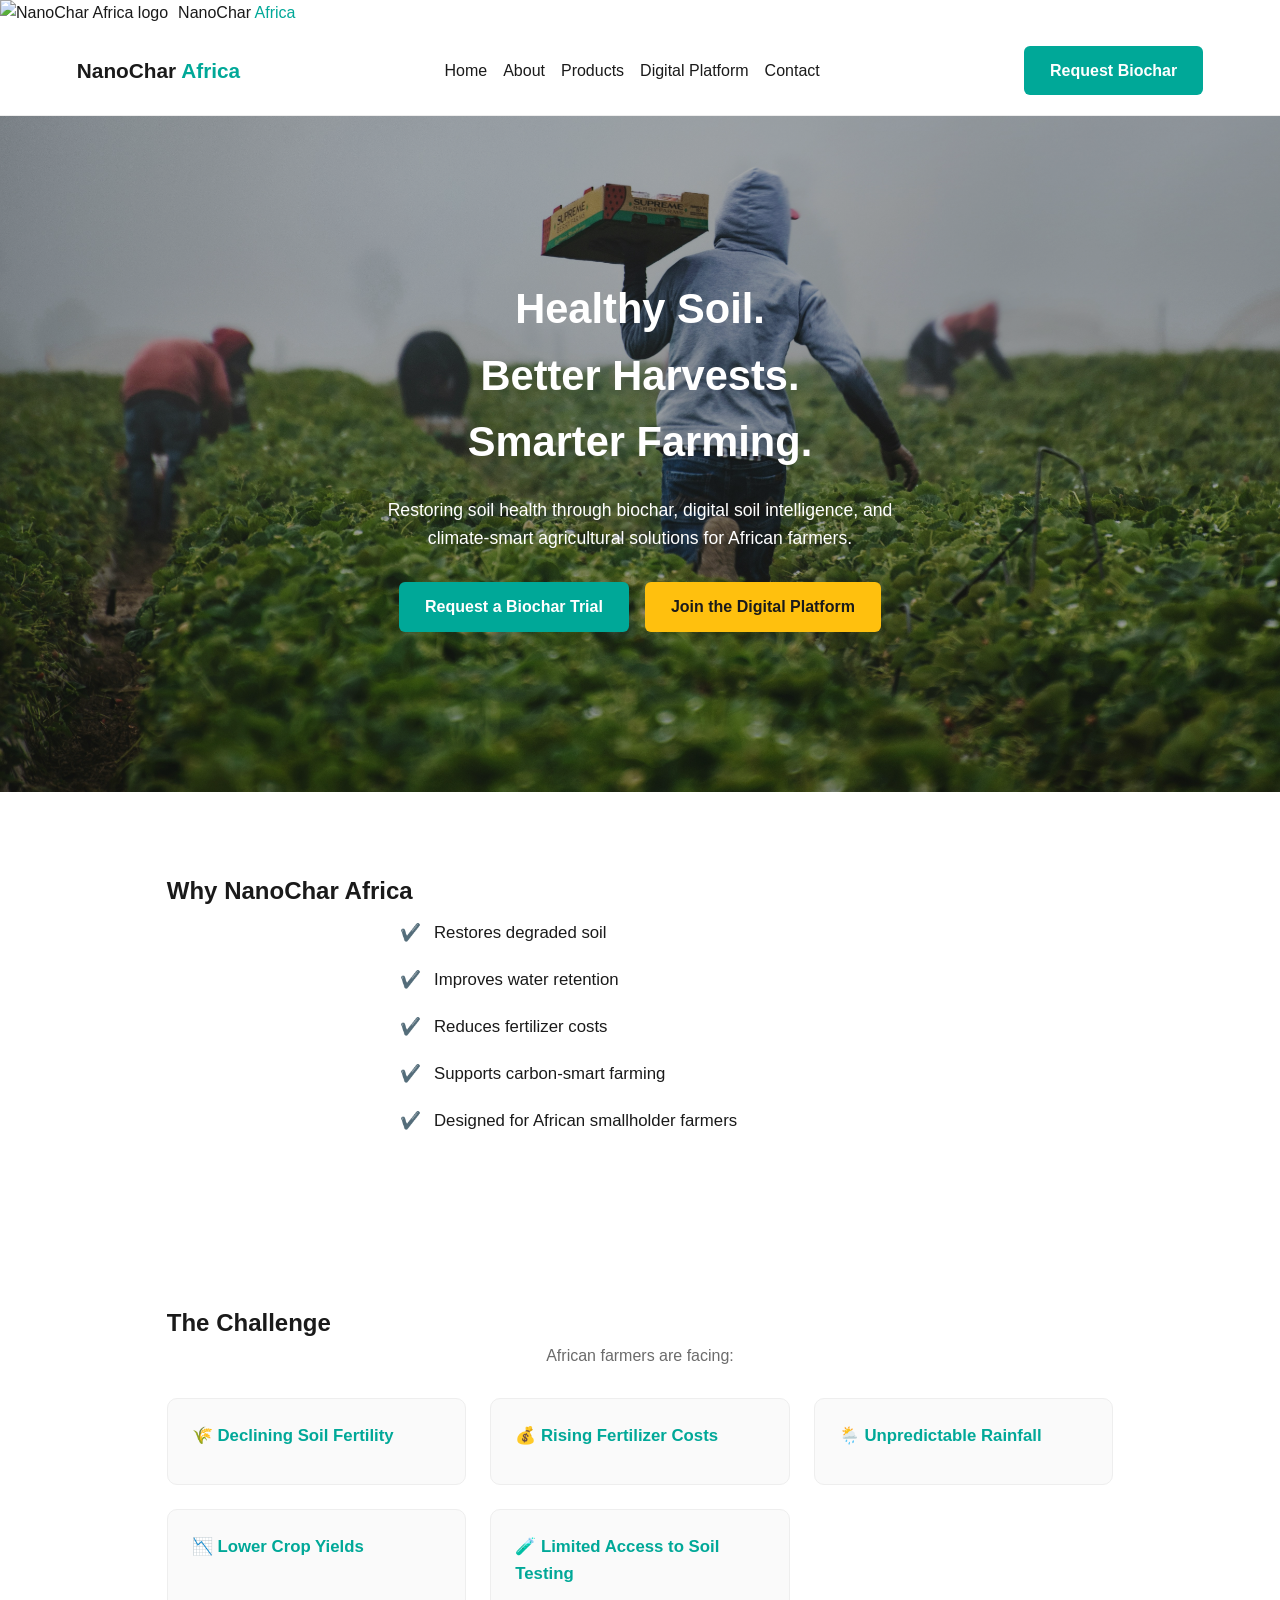
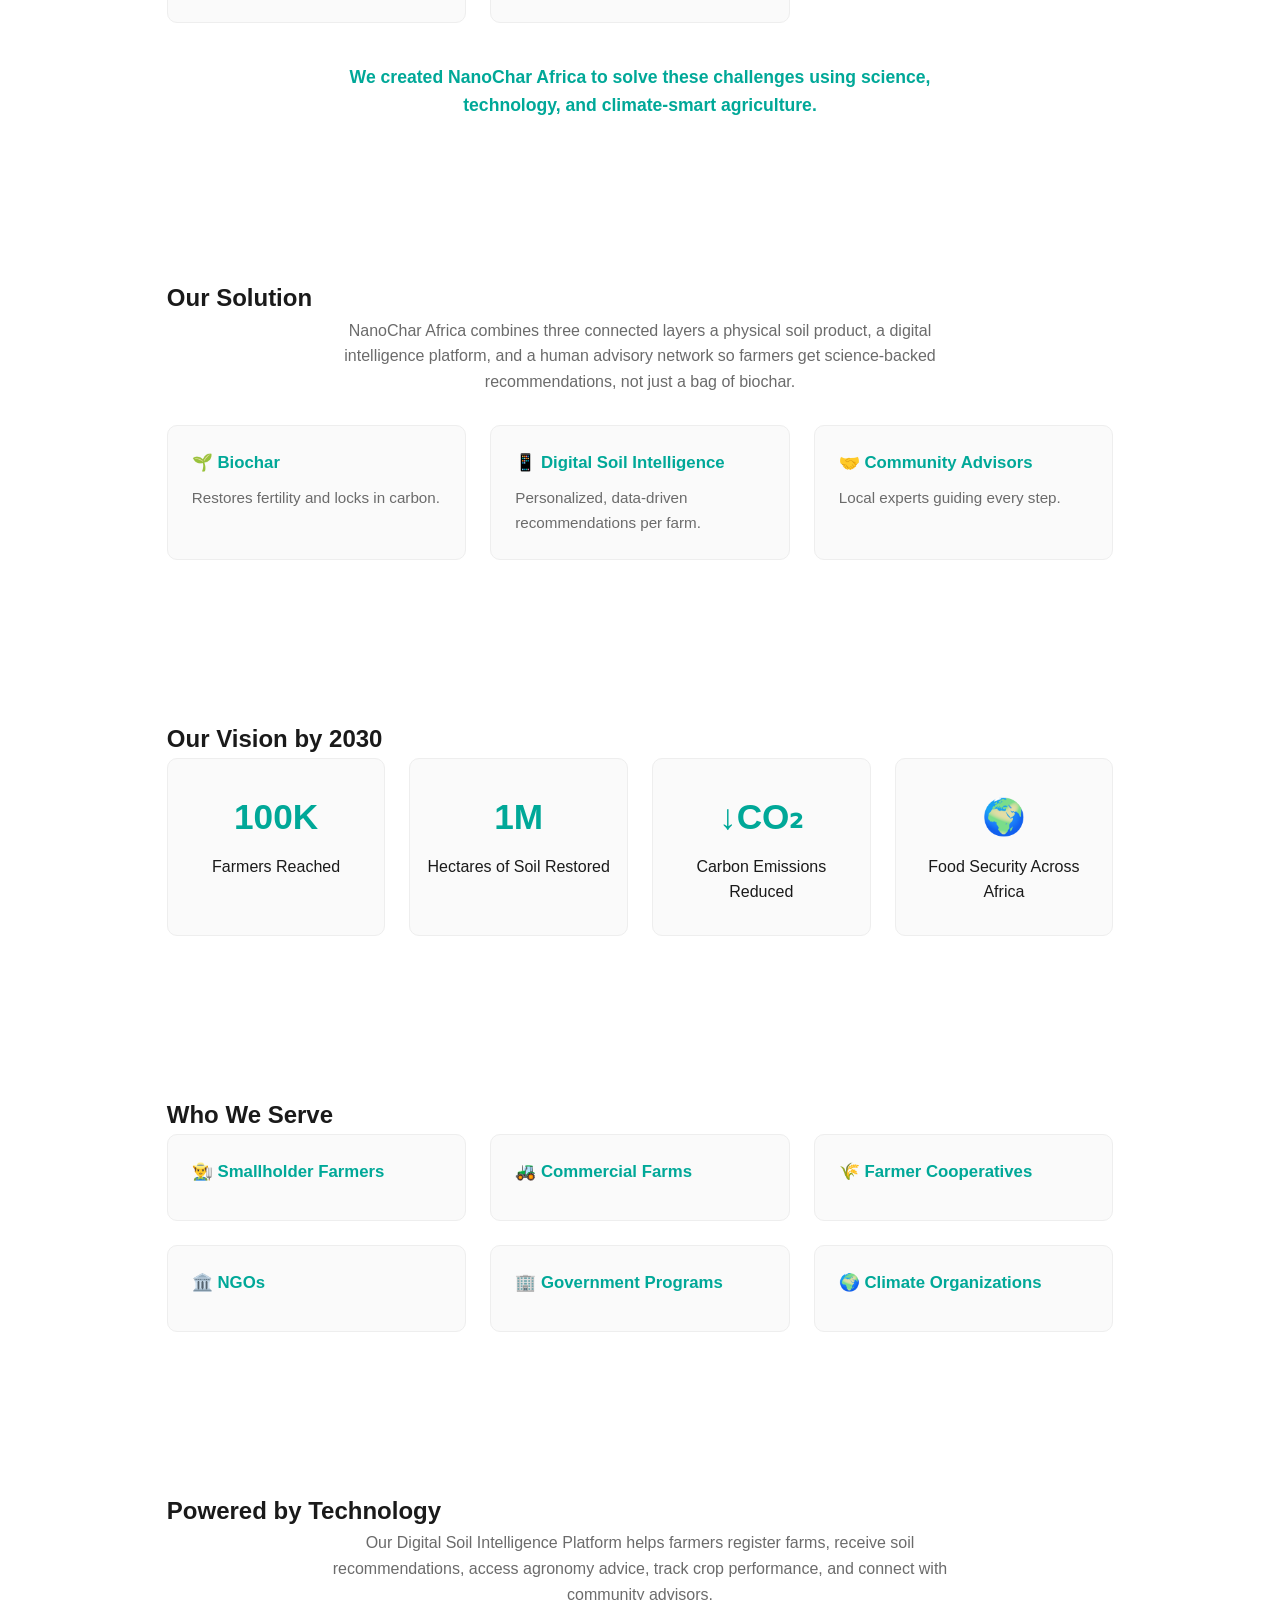
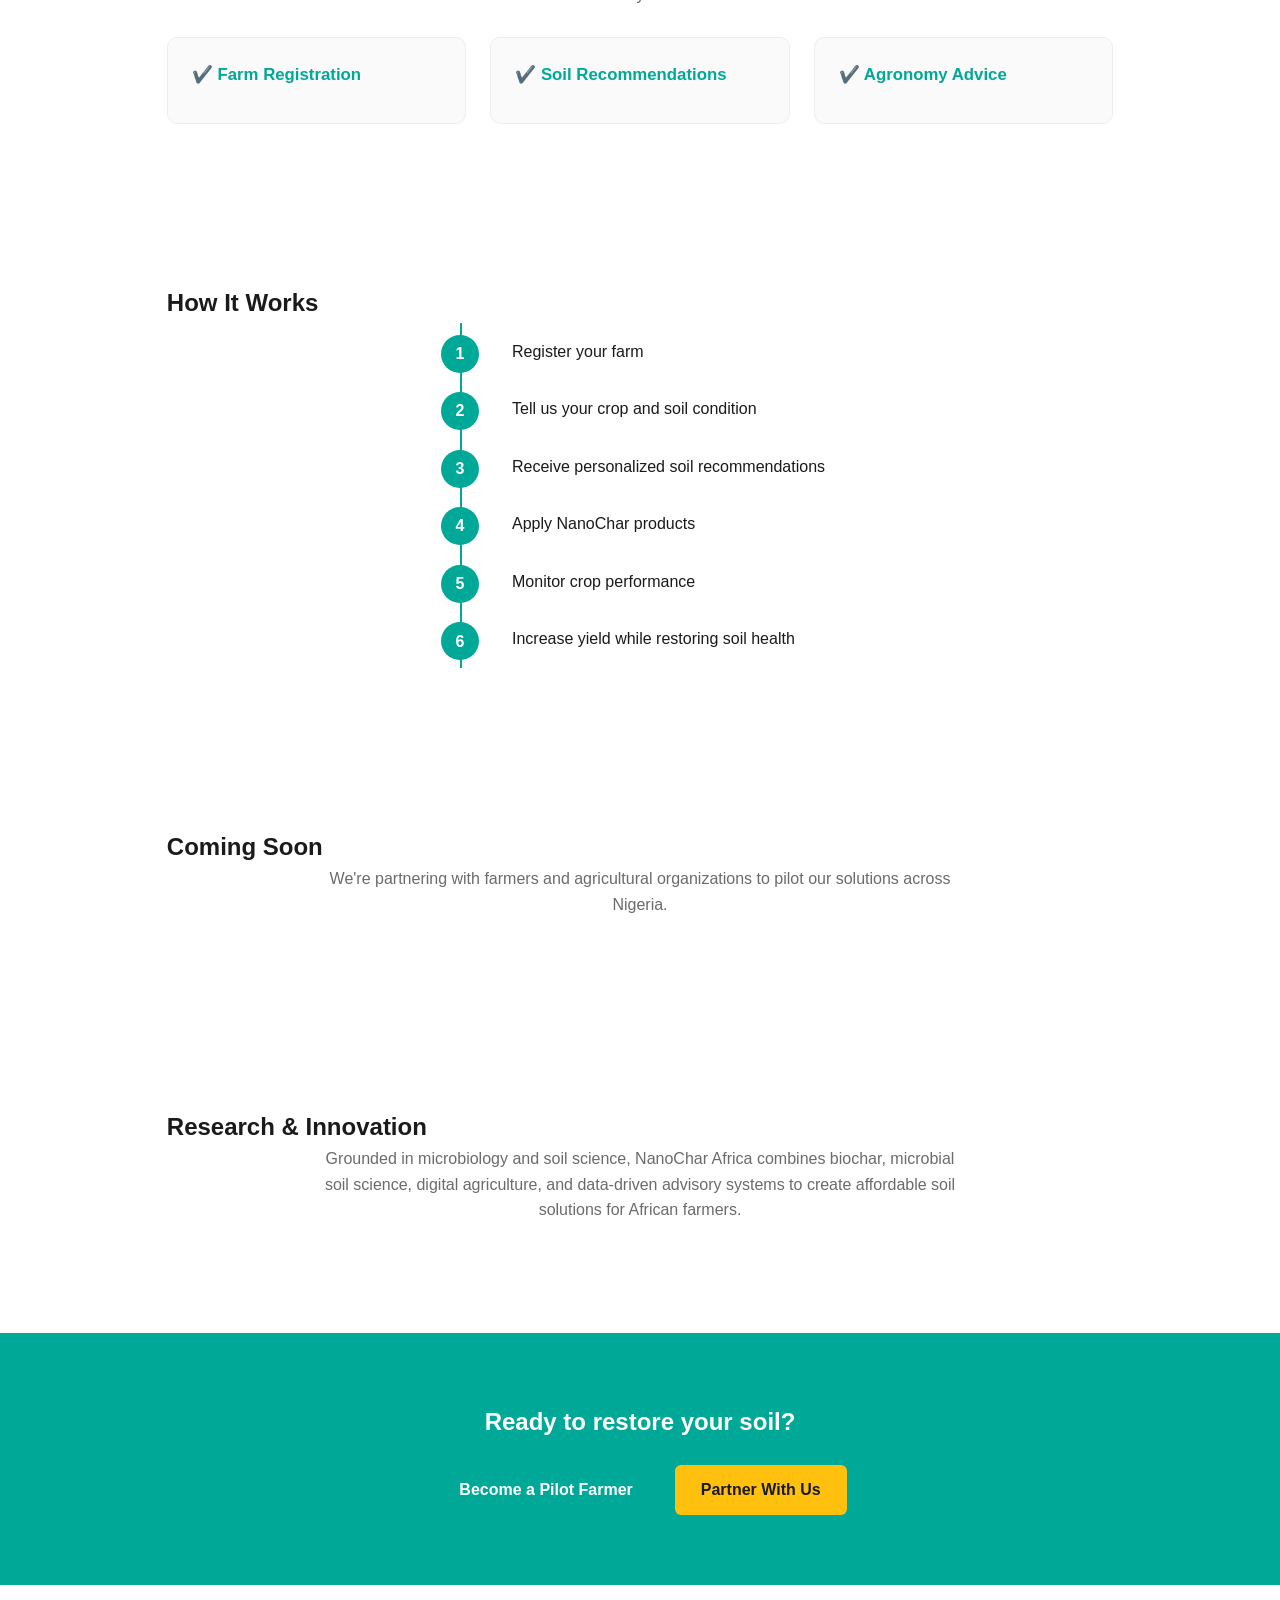
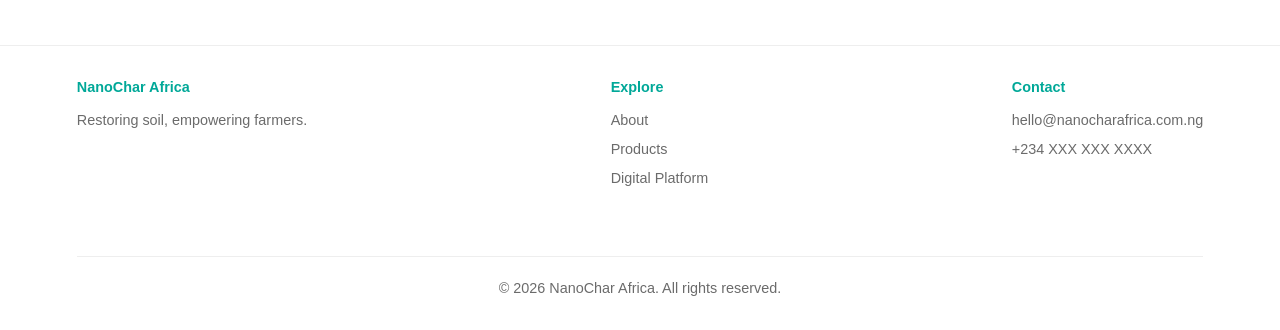
==== commit 1e7d5a4a: "Added logo" ====
--- a/index.html
+++ b/index.html
@@ -5,7 +5,11 @@
     <meta name="viewport" content="width=device-width, initial-scale=1.0">
   <title>NanoChar Africa | Healthy Soil, Better Harvests</title>
   <link rel="stylesheet" href="style.css">
-
+<link rel="icon" type="image/png" href="images/logo.jpeg">
+<a href="index.html" class="logo-group">
+  <img src="images/logo.png" alt="NanoChar Africa logo">
+  <span class="logo-text">NanoChar <span class="teal">Africa</span></span>
+</a>
 </head>
 <body>
    <body>
--- a/style.css
+++ b/style.css
@@ -389,4 +389,6 @@
 }
 @media (max-width: 560px) {
   .service-grid { grid-template-columns: 1fr; }
-}+}
+.logo-group { display: flex; align-items: center; gap: 10px; }
+.logo-text .teal { color: var(--teal); }
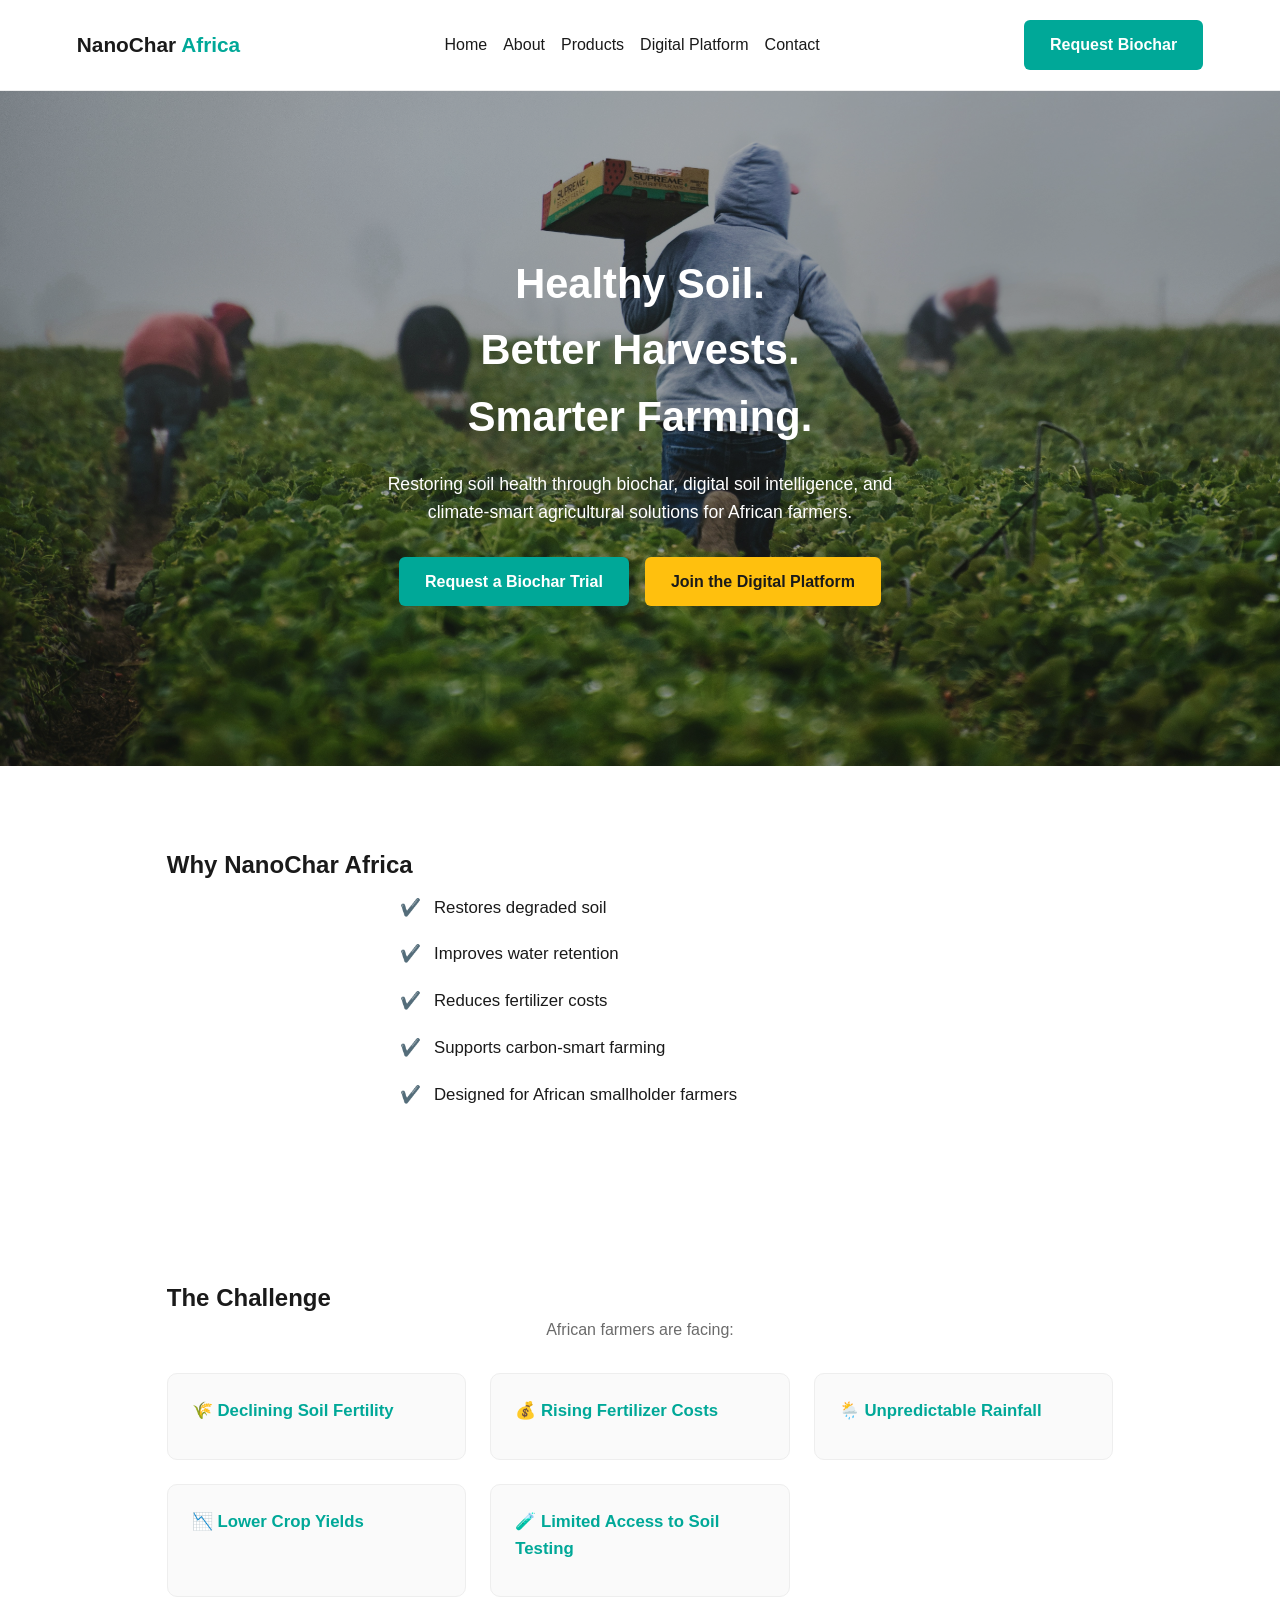
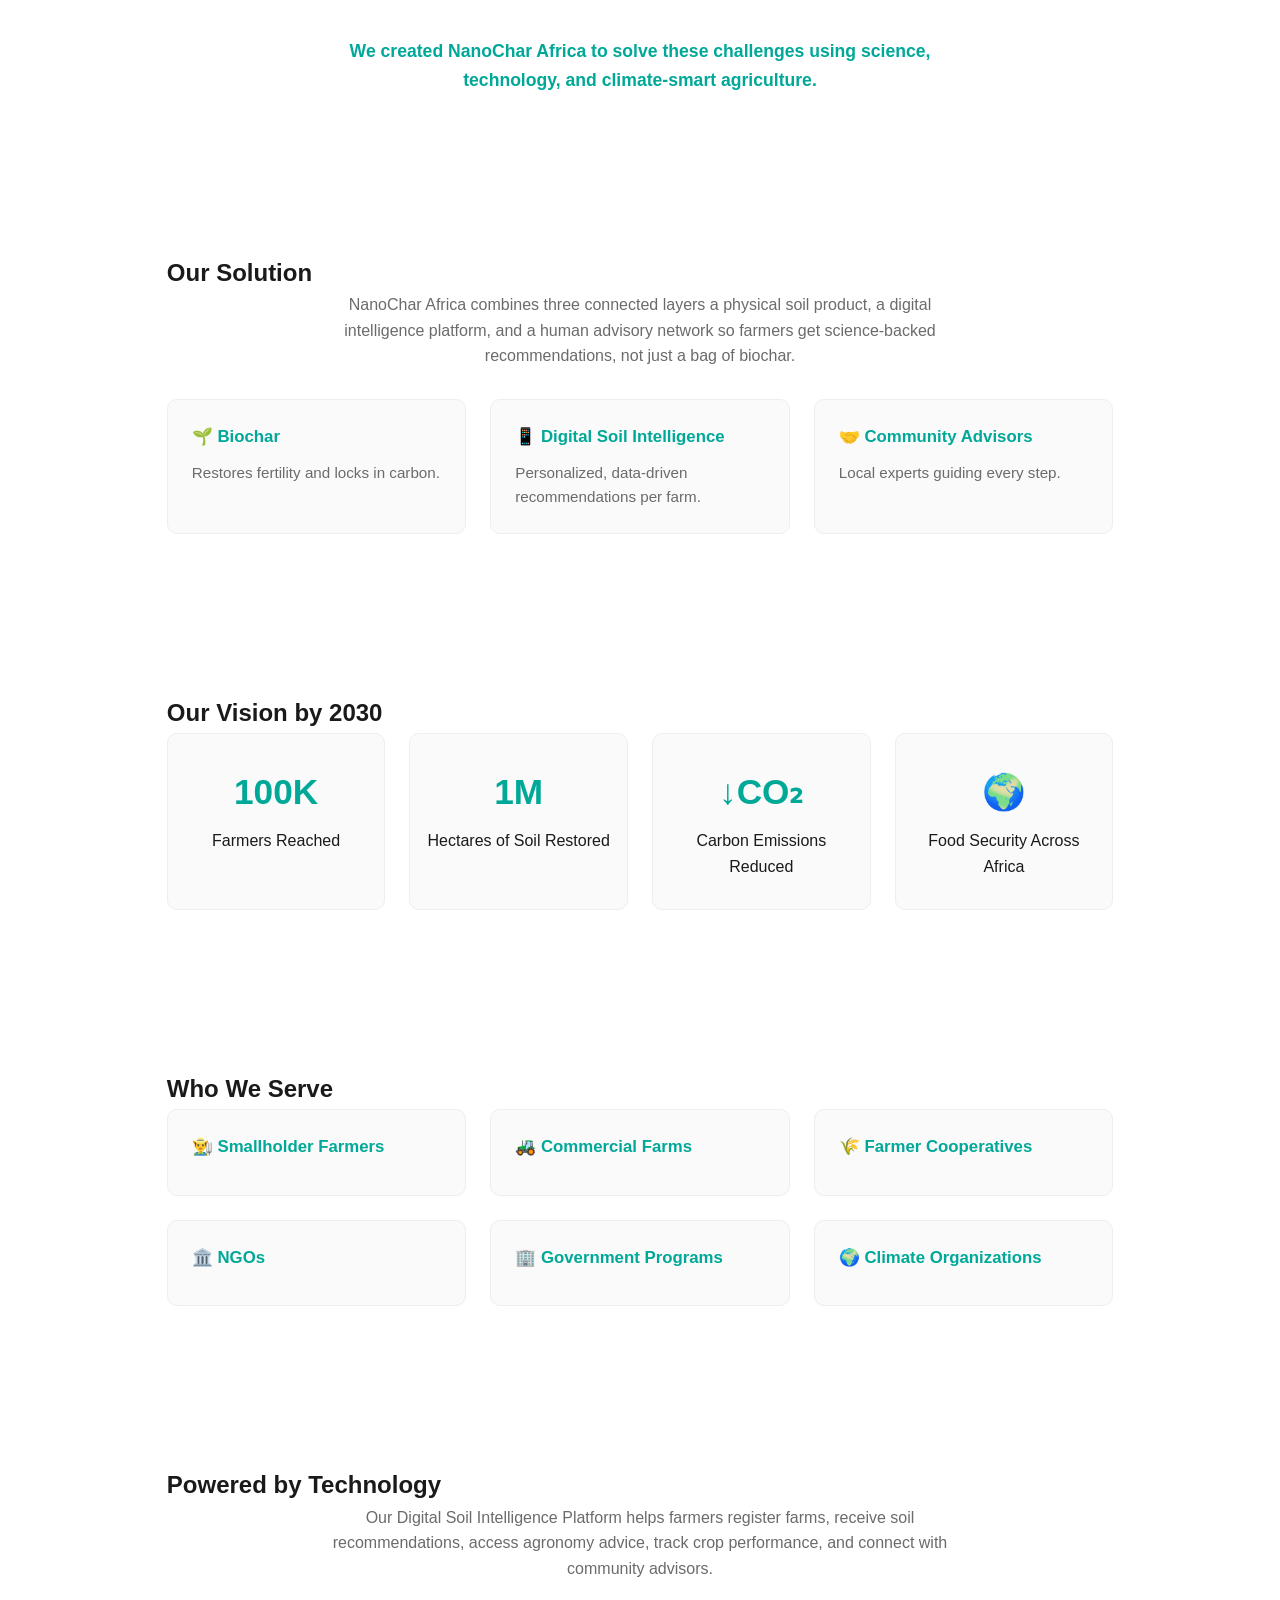
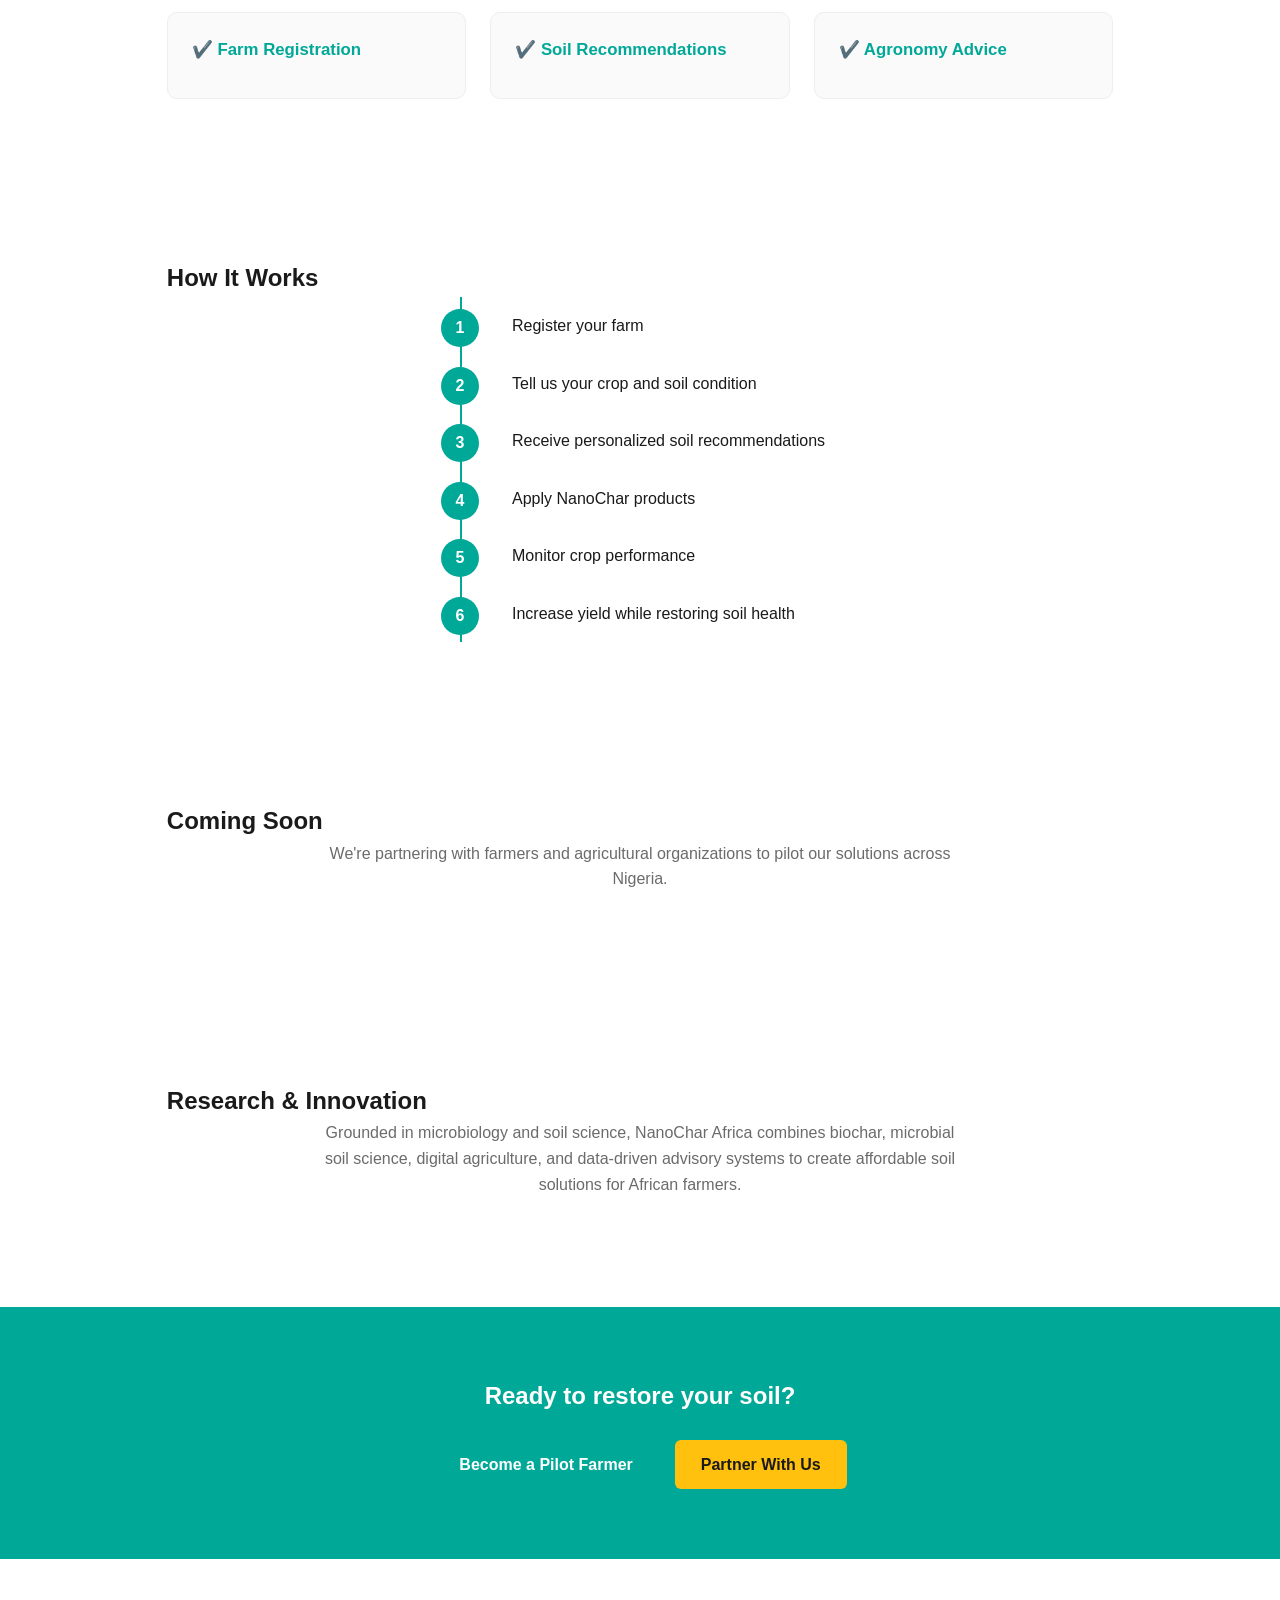
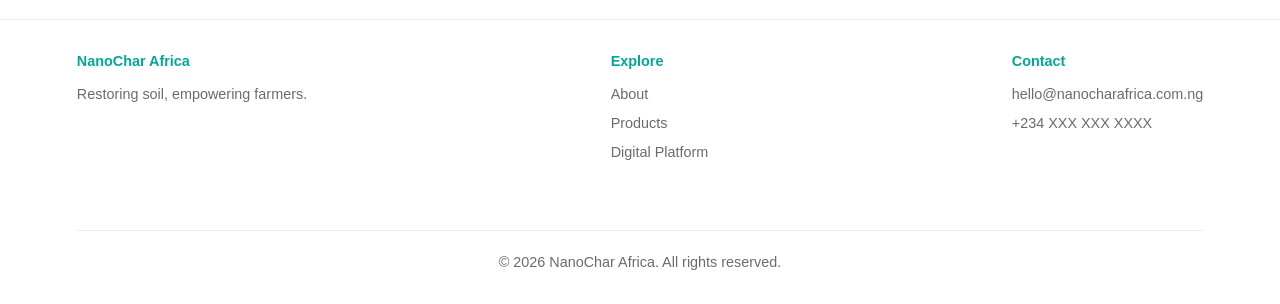
==== commit c2b78fa3: "Fixed logo issue" ====
--- a/index.html
+++ b/index.html
@@ -7,8 +7,8 @@
   <link rel="stylesheet" href="style.css">
 <link rel="icon" type="image/png" href="images/logo.jpeg">
 <a href="index.html" class="logo-group">
-  <img src="images/logo.png" alt="NanoChar Africa logo">
-  <span class="logo-text">NanoChar <span class="teal">Africa</span></span>
+  
+
 </a>
 </head>
 <body>
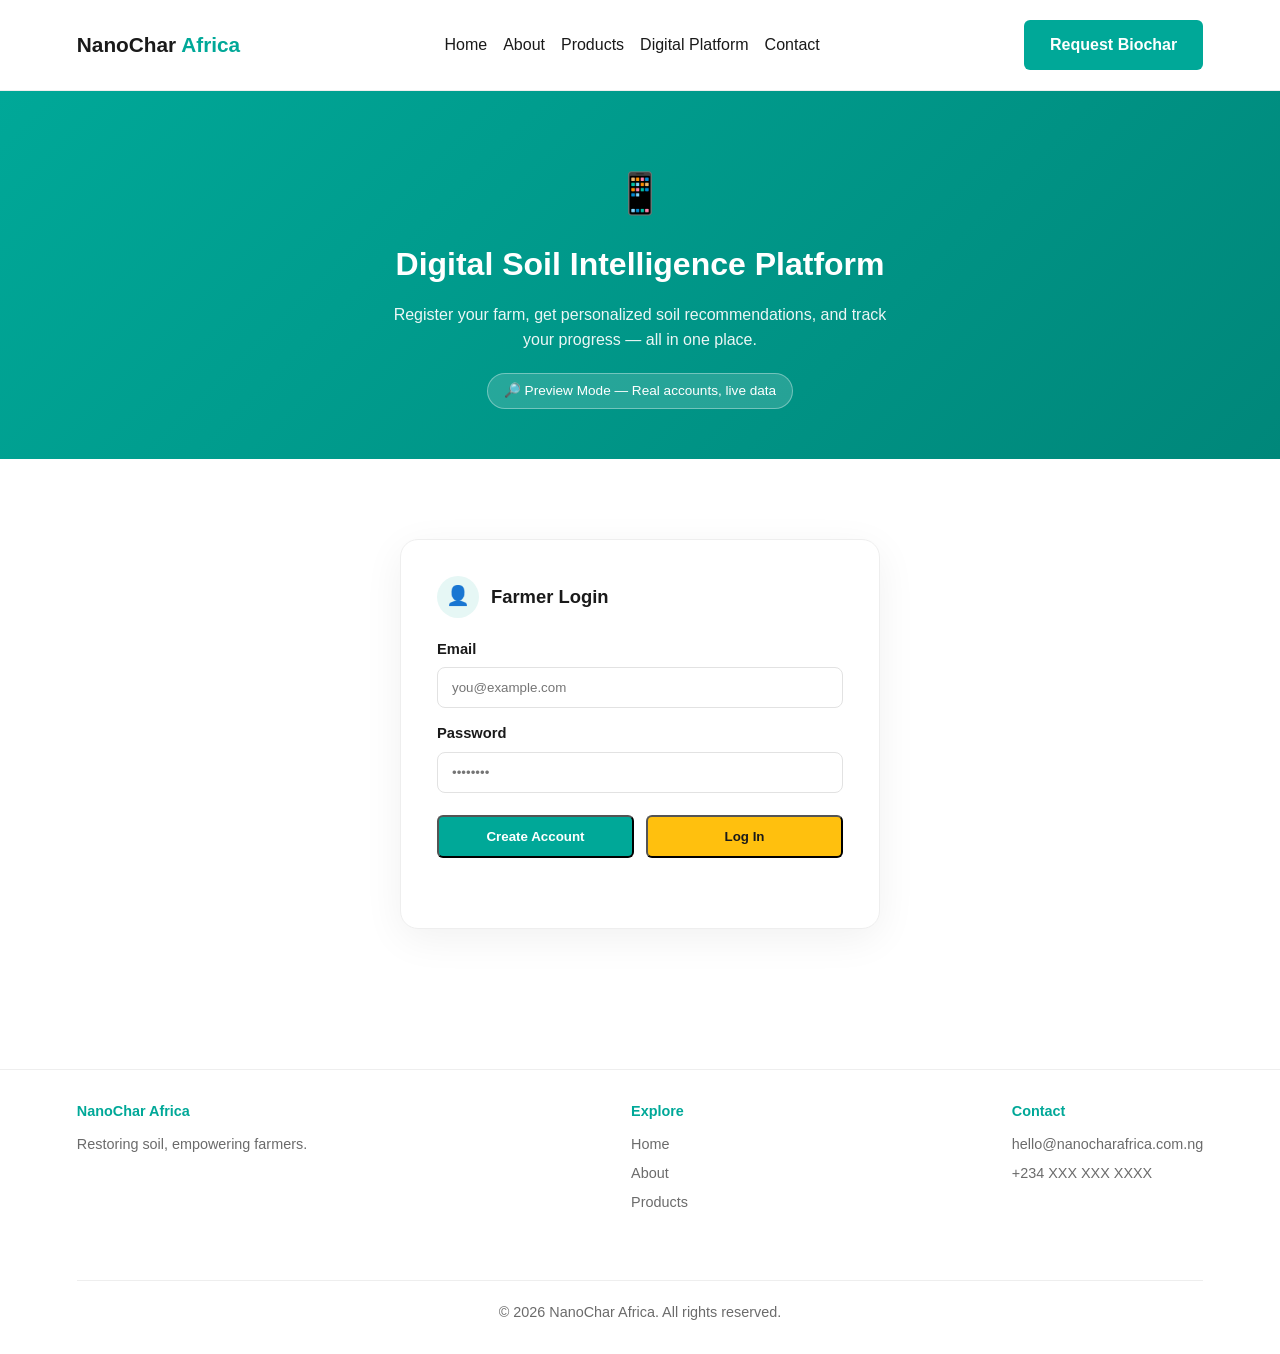
==== commit e7ff31f7: "Redesign platform page: glass cards, entrance animations, hover polish" ====
--- a/index.html
+++ b/index.html
@@ -12,155 +12,90 @@
 </a>
 </head>
 <body>
-   <body>
+  <body>
 
-  <!-- HEADER — unchanged from Day 1, keep as-is -->
+  <!-- HEADER — unchanged -->
   <header class="site-header">
     <div class="logo">NanoChar <span>Africa</span></div>
     <nav>
-      <a href="index.html">Home</a>
-      <a href="pages/about.html">About</a>
-      <a href="pages/products.html">Products</a>
-      <a href="pages/platform.html">Digital Platform</a>
-      <a href="pages/contact.html">Contact</a>
+      <a href="../index.html">Home</a>
+      <a href="about.html">About</a>
+      <a href="products.html">Products</a>
+      <a href="platform.html">Digital Platform</a>
+      <a href="contact.html">Contact</a>
     </nav>
-    <a class="btn btn-primary" href="pages/contact.html">Request Biochar</a>
+    <a class="btn btn-primary" href="contact.html">Request Biochar</a>
   </header>
 
-  <!-- HERO — unchanged structure, updated button text -->
-  <section class="hero">
-    <div class="hero-text">
-      <h1>Healthy Soil.<br>Better Harvests.<br>Smarter Farming.</h1>
-      <p>Restoring soil health through biochar, digital soil intelligence,
-         and climate-smart agricultural solutions for African farmers.</p>
-      <div class="hero-buttons">
-        <a href="pages/contact.html" class="btn btn-primary">Request a Biochar Trial</a>
-        <a href="pages/platform.html" class="btn btn-secondary">Join the Digital Platform</a>
-      </div>
-    </div>
+  <!-- NEW: Platform intro banner -->
+  <section class="platform-hero">
+    <div class="platform-hero-icon">📱</div>
+    <h1>Digital Soil Intelligence Platform</h1>
+    <p>Register your farm, get personalized soil recommendations, and track your progress — all in one place.</p>
+    <span class="preview-badge">🔎 Preview Mode — Real accounts, live data</span>
   </section>
 
-  <!-- NEW: Why NanoChar Africa -->
-  <section class="section">
-    <h2 class="section-title">Why NanoChar Africa</h2>
-    <ul class="check-list">
-      <li>Restores degraded soil</li>
-      <li>Improves water retention</li>
-      <li>Reduces fertilizer costs</li>
-      <li>Supports carbon-smart farming</li>
-      <li>Designed for African smallholder farmers</li>
-    </ul>
+  <section class="section platform-section">
+
+    <!-- Auth card -->
+    <div id="authBox" class="glass-card fade-in-up">
+      <div class="card-header">
+        <div class="card-icon">👤</div>
+        <h3>Farmer Login</h3>
+      </div>
+      <label>Email</label>
+      <input type="email" id="authEmail" placeholder="you@example.com">
+      <label>Password</label>
+      <input type="password" id="authPassword" placeholder="••••••••">
+      <div class="btn-row">
+        <button class="btn btn-primary" onclick="signUp()">Create Account</button>
+        <button class="btn btn-secondary" onclick="signIn()">Log In</button>
+      </div>
+      <p id="authMessage" class="auth-message"></p>
+    </div>
+
+    <!-- Dashboard card (hidden until login, same as before) -->
+    <div id="dashboardBox" class="glass-card fade-in-up" style="display:none;">
+
+      <div class="card-header">
+        <div class="card-icon">🌾</div>
+        <h3>Add Your Farm</h3>
+      </div>
+      <label>Farm Name</label>
+      <input type="text" id="farmName" placeholder="e.g. Green Valley Farm">
+      <label>Location</label>
+      <input type="text" id="farmLocation" placeholder="e.g. Kaduna, Nigeria">
+      <button class="btn btn-primary full-width" onclick="addFarm()">Save Farm</button>
+
+      <h3 class="sub-heading">Your Farms</h3>
+      <div id="farmsList" class="farms-list"></div>
+
+      <div class="divider-line"></div>
+
+      <div class="card-header">
+        <div class="card-icon">🧪</div>
+        <h3>New Soil Assessment</h3>
+      </div>
+      <label>Soil pH</label>
+      <select id="assessPh">
+        <option value="acidic">Acidic (below 6.0)</option>
+        <option value="neutral">Neutral (6.0–7.0)</option>
+        <option value="alkaline">Alkaline (above 7.0)</option>
+      </select>
+      <label>Crop Type</label>
+      <select id="assessCrop">
+        <option value="maize">Maize</option>
+        <option value="cassava">Cassava</option>
+        <option value="vegetables">Vegetables</option>
+      </select>
+      <button class="btn btn-primary full-width" onclick="submitAssessment()">Get Recommendation</button>
+
+      <div id="recommendationResult" class="result-box" style="display:none;"></div>
+    </div>
+
   </section>
 
-  <!-- REPLACED: The Challenge (was 4 plain cards, now 5 with icons + bridge line) -->
-  <section class="section">
-    <h2 class="section-title">The Challenge</h2>
-    <p class="section-intro">African farmers are facing:</p>
-    <div class="card-grid card-grid-3">
-      <div class="card"><h3>🌾 Declining Soil Fertility</h3></div>
-      <div class="card"><h3>💰 Rising Fertilizer Costs</h3></div>
-      <div class="card"><h3>🌦️ Unpredictable Rainfall</h3></div>
-      <div class="card"><h3>📉 Lower Crop Yields</h3></div>
-      <div class="card"><h3>🧪 Limited Access to Soil Testing</h3></div>
-    </div>
-    <p class="bridge-text">We created NanoChar Africa to solve these challenges using science, technology, and climate-smart agriculture.</p>
-  </section>
-
-  <!-- REPLACED: Our Solution (same 3 cards, now with an intro paragraph) -->
-  <section class="section">
-    <h2 class="section-title">Our Solution</h2>
-    <p class="section-intro">
-      NanoChar Africa combines three connected layers a physical soil product, a digital
-      intelligence platform, and a human advisory network so farmers get science-backed
-      recommendations, not just a bag of biochar.
-    </p>
-    <div class="card-grid card-grid-3">
-      <div class="card"><h3>🌱 Biochar</h3><p>Restores fertility and locks in carbon.</p></div>
-      <div class="card"><h3>📱 Digital Soil Intelligence</h3><p>Personalized, data-driven recommendations per farm.</p></div>
-      <div class="card"><h3>🤝 Community Advisors</h3><p>Local experts guiding every step.</p></div>
-    </div>
-  </section>
-
-  <!-- NEW: Our Vision (impact numbers) -->
-  <section class="section">
-    <h2 class="section-title">Our Vision by 2030</h2>
-    <div class="card-grid card-grid-4">
-      <div class="stat-card"><div class="stat-number">100K</div><p>Farmers Reached</p></div>
-      <div class="stat-card"><div class="stat-number">1M</div><p>Hectares of Soil Restored</p></div>
-      <div class="stat-card"><div class="stat-number">↓CO₂</div><p>Carbon Emissions Reduced</p></div>
-      <div class="stat-card"><div class="stat-number">🌍</div><p>Food Security Across Africa</p></div>
-    </div>
-  </section>
-
-  <!-- NEW: Who We Serve -->
-  <section class="section">
-    <h2 class="section-title">Who We Serve</h2>
-    <div class="card-grid card-grid-3">
-      <div class="card"><h3>👨‍🌾 Smallholder Farmers</h3></div>
-      <div class="card"><h3>🚜 Commercial Farms</h3></div>
-      <div class="card"><h3>🌾 Farmer Cooperatives</h3></div>
-      <div class="card"><h3>🏛️ NGOs</h3></div>
-      <div class="card"><h3>🏢 Government Programs</h3></div>
-      <div class="card"><h3>🌍 Climate Organizations</h3></div>
-    </div>
-  </section>
-
-  <!-- NEW: Powered by Technology -->
-  <section class="section">
-    <h2 class="section-title">Powered by Technology</h2>
-    <p class="section-intro">
-      Our Digital Soil Intelligence Platform helps farmers register farms, receive soil
-      recommendations, access agronomy advice, track crop performance, and connect with
-      community advisors.
-    </p>
-    <div class="card-grid card-grid-3">
-      <div class="card"><h3>✔️ Farm Registration</h3></div>
-      <div class="card"><h3>✔️ Soil Recommendations</h3></div>
-      <div class="card"><h3>✔️ Agronomy Advice</h3></div>
-    </div>
-  </section>
-
-  <!-- EXISTING: How It Works (unchanged CSS, updated to 6 steps) -->
-  <section class="section">
-    <h2 class="section-title">How It Works</h2>
-    <ol class="steps">
-      <li>Register your farm</li>
-      <li>Tell us your crop and soil condition</li>
-      <li>Receive personalized soil recommendations</li>
-      <li>Apply NanoChar products</li>
-      <li>Monitor crop performance</li>
-      <li>Increase yield while restoring soil health</li>
-    </ol>
-  </section>
-
-  <!-- NEW: Coming Soon (testimonial placeholder) -->
-  <section class="section section-center">
-    <h2 class="section-title">Coming Soon</h2>
-    <p class="section-intro">
-      We're partnering with farmers and agricultural organizations to pilot our solutions across Nigeria.
-    </p>
-  </section>
-
-  <!-- NEW: Research & Innovation -->
-  <section class="section">
-    <h2 class="section-title">Research & Innovation</h2>
-    <p class="section-intro">
-      Grounded in microbiology and soil science, NanoChar Africa combines biochar,
-      microbial soil science, digital agriculture, and data-driven advisory systems
-      to create affordable soil solutions for African farmers.
-    </p>
-  </section>
-
-  <!-- REPLACED: CTA banner (was Request Biochar / Register Platform) -->
-  <section class="cta-banner">
-    <h2>Ready to restore your soil?</h2>
-    <div class="hero-buttons">
-      <a href="pages/contact.html" class="btn btn-primary">Become a Pilot Farmer</a>
-      <a href="pages/contact.html" class="btn btn-secondary">Partner With Us</a>
-    </div>
-  </section>
-
-  <!-- REPLACED: Footer (was one line, now expanded) -->
+  <!-- FOOTER — unchanged -->
   <footer class="site-footer footer-full">
     <div class="footer-col">
       <h4>NanoChar Africa</h4>
@@ -168,9 +103,9 @@
     </div>
     <div class="footer-col">
       <h4>Explore</h4>
-      <a href="pages/about.html">About</a>
-      <a href="pages/products.html">Products</a>
-      <a href="pages/platform.html">Digital Platform</a>
+      <a href="../index.html">Home</a>
+      <a href="about.html">About</a>
+      <a href="products.html">Products</a>
     </div>
     <div class="footer-col">
       <h4>Contact</h4>
@@ -180,8 +115,7 @@
     <p class="footer-copyright">&copy; 2026 NanoChar Africa. All rights reserved.</p>
   </footer>
 
-  <script src="script.js"></script>
+  <script src="../script.js"></script>
 </body>
-
 </body>
 </html>
--- a/style.css
+++ b/style.css
@@ -391,4 +391,124 @@
   .service-grid { grid-template-columns: 1fr; }
 }
 .logo-group { display: flex; align-items: center; gap: 10px; }
-.logo-text .teal { color: var(--teal); }+.logo-text .teal { color: var(--teal); }
+
+/* --- Platform page hero --- */
+.platform-hero {
+  text-align: center;
+  padding: 70px 6% 50px;
+  background: linear-gradient(135deg, #00A898 0%, #00877A 100%);
+  color: white;
+}
+.platform-hero-icon {
+  font-size: 2.5rem;
+  margin-bottom: 14px;
+  animation: floatIcon 3s ease-in-out infinite;
+}
+.platform-hero h1 { font-size: 2rem; margin-bottom: 12px; }
+.platform-hero p { max-width: 500px; margin: 0 auto 20px; opacity: 0.92; }
+.preview-badge {
+  display: inline-block;
+  background: rgba(255,255,255,0.15);
+  border: 1px solid rgba(255,255,255,0.35);
+  padding: 6px 16px;
+  border-radius: 20px;
+  font-size: 0.85rem;
+}
+
+@keyframes floatIcon {
+  0%, 100% { transform: translateY(0); }
+  50% { transform: translateY(-8px); }
+}
+
+/* --- Platform layout --- */
+.platform-section {
+  display: flex;
+  flex-direction: column;
+  align-items: center;
+  gap: 30px;
+}
+
+/* --- Glass-style cards --- */
+.glass-card {
+  background: white;
+  border: 1px solid #eee;
+  border-radius: 18px;
+  padding: 36px;
+  max-width: 480px;
+  width: 100%;
+  box-shadow: 0 10px 40px rgba(0,0,0,0.06);
+}
+
+.card-header { display: flex; align-items: center; gap: 12px; margin-bottom: 20px; }
+.card-icon {
+  width: 42px; height: 42px;
+  border-radius: 50%;
+  background: #E6F7F5;
+  display: flex; align-items: center; justify-content: center;
+  font-size: 1.2rem;
+}
+.card-header h3 { color: var(--dark); font-size: 1.15rem; }
+
+.glass-card label { display: block; margin: 14px 0 6px; font-weight: 600; font-size: 0.92rem; }
+.glass-card input, .glass-card select {
+  width: 100%;
+  padding: 12px 14px;
+  border-radius: 8px;
+  border: 1.5px solid #e2e2e2;
+  font-family: var(--font);
+  transition: border-color 0.2s ease, box-shadow 0.2s ease;
+}
+.glass-card input:focus, .glass-card select:focus {
+  outline: none;
+  border-color: var(--teal);
+  box-shadow: 0 0 0 3px rgba(0,168,152,0.15);
+}
+
+.btn-row { display: flex; gap: 12px; margin-top: 22px; }
+.btn-row .btn { flex: 1; }
+.full-width { width: 100%; margin-top: 20px; }
+
+.btn {
+  transition: transform 0.15s ease, box-shadow 0.15s ease;
+}
+.btn:hover { transform: translateY(-2px); box-shadow: 0 6px 16px rgba(0,0,0,0.12); }
+.btn:active { transform: translateY(0); }
+
+.auth-message { margin-top: 14px; font-size: 0.9rem; color: var(--teal); min-height: 20px; }
+
+.sub-heading { margin: 28px 0 12px; color: var(--dark); font-size: 1.05rem; }
+.divider-line { height: 1px; background: #eee; margin: 30px 0; }
+
+.farms-list p {
+  background: #fafafa;
+  border-radius: 8px;
+  padding: 12px 14px;
+  margin-bottom: 8px;
+  font-size: 0.92rem;
+  animation: fadeInUp 0.4s ease;
+}
+
+/* --- Result box: pops in whenever JS sets display:block --- */
+.result-box {
+  margin-top: 22px;
+  padding: 18px;
+  background: #E6F7F5;
+  border-left: 4px solid var(--teal);
+  border-radius: 10px;
+  font-size: 0.95rem;
+  animation: fadeInUp 0.4s ease;
+}
+
+/* --- Entrance animation for cards on page load --- */
+.fade-in-up { animation: fadeInUp 0.5s ease both; }
+
+@keyframes fadeInUp {
+  from { opacity: 0; transform: translateY(16px); }
+  to { opacity: 1; transform: translateY(0); }
+}
+
+@media (max-width: 560px) {
+  .btn-row { flex-direction: column; }
+  .glass-card { padding: 26px; }
+}
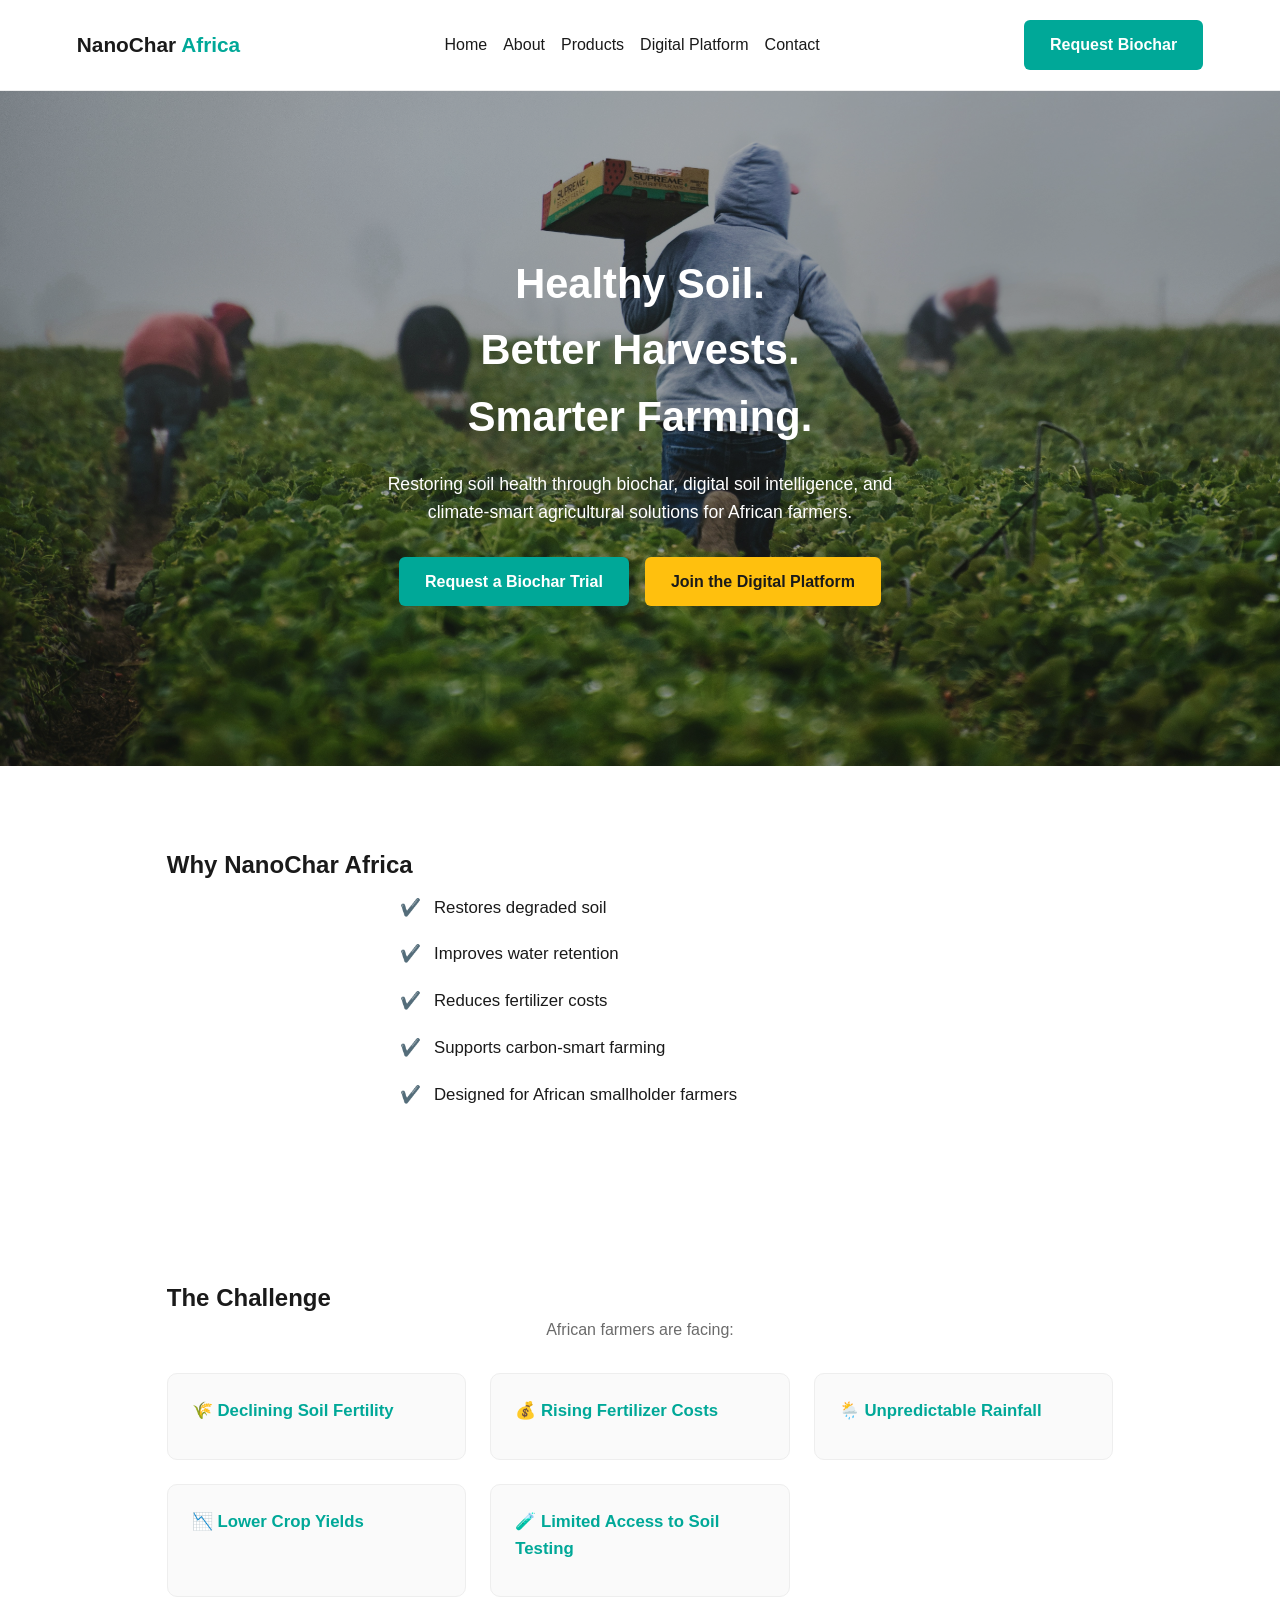
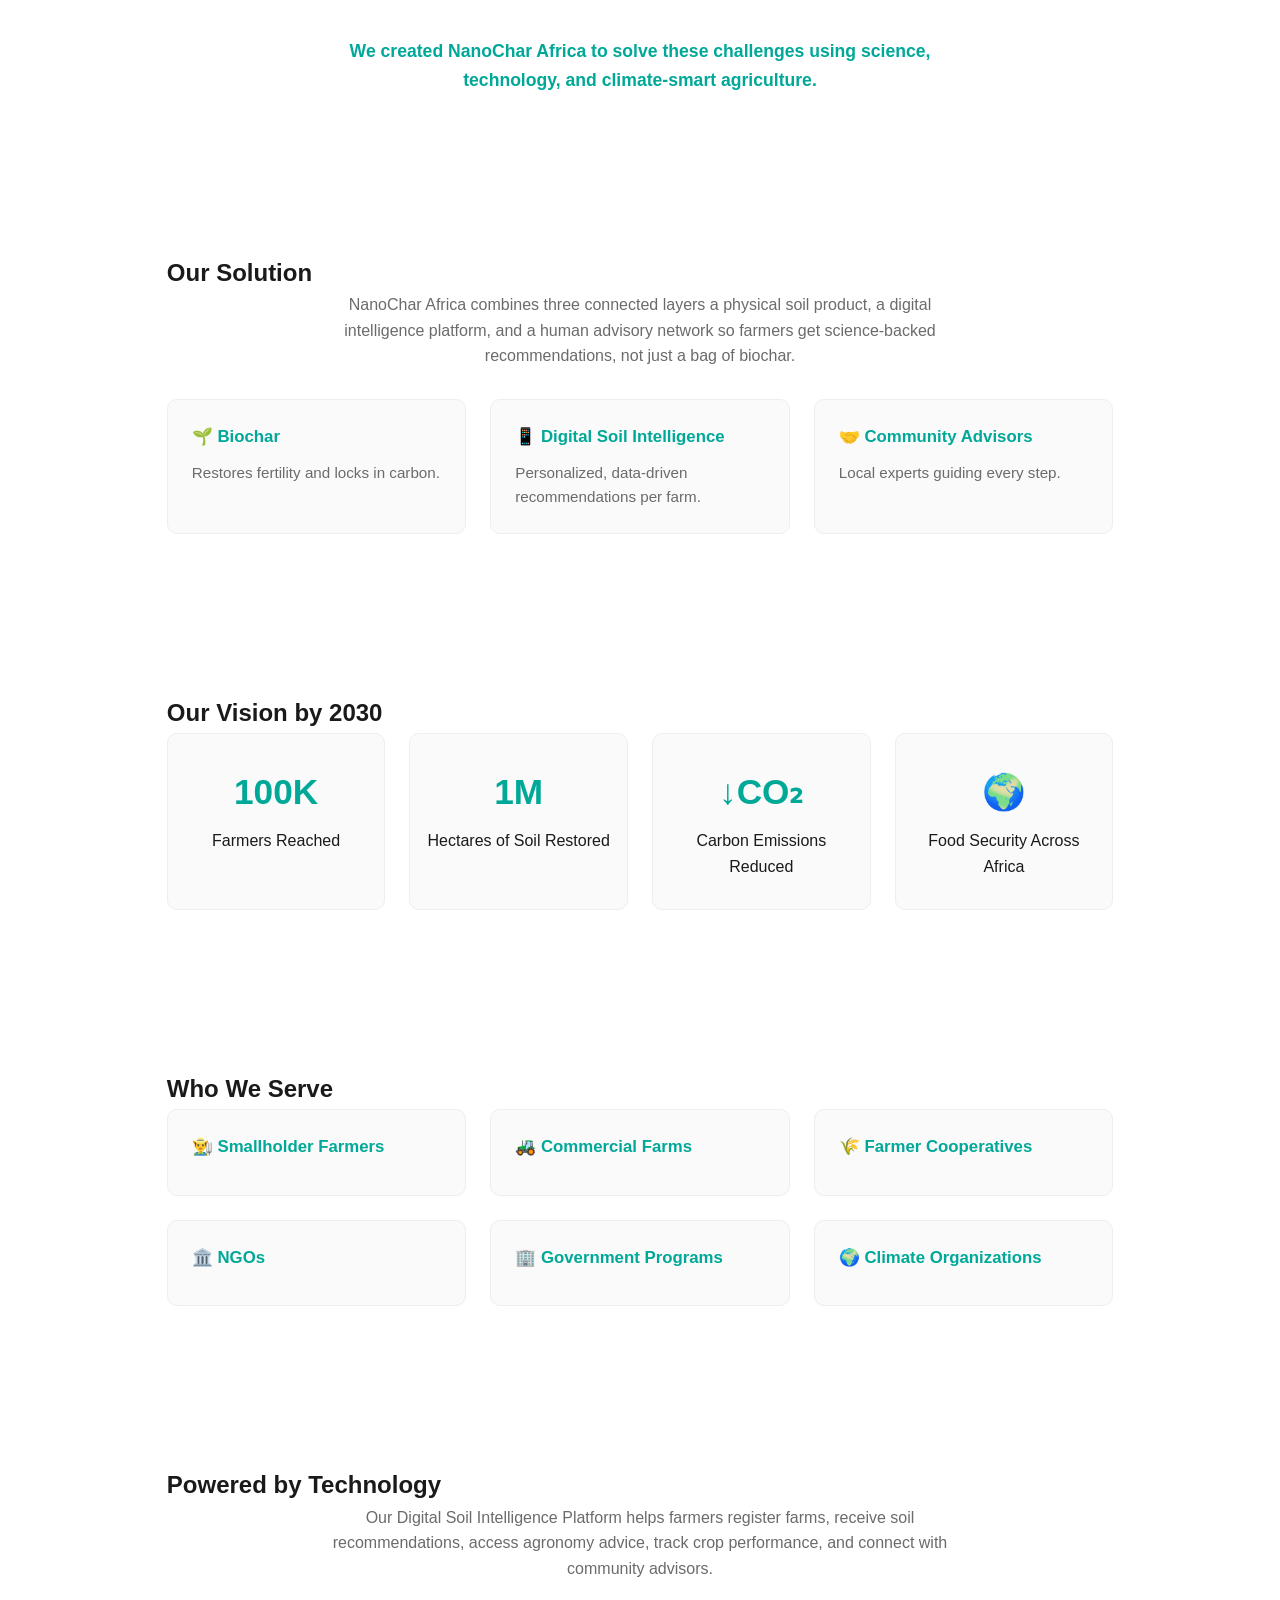
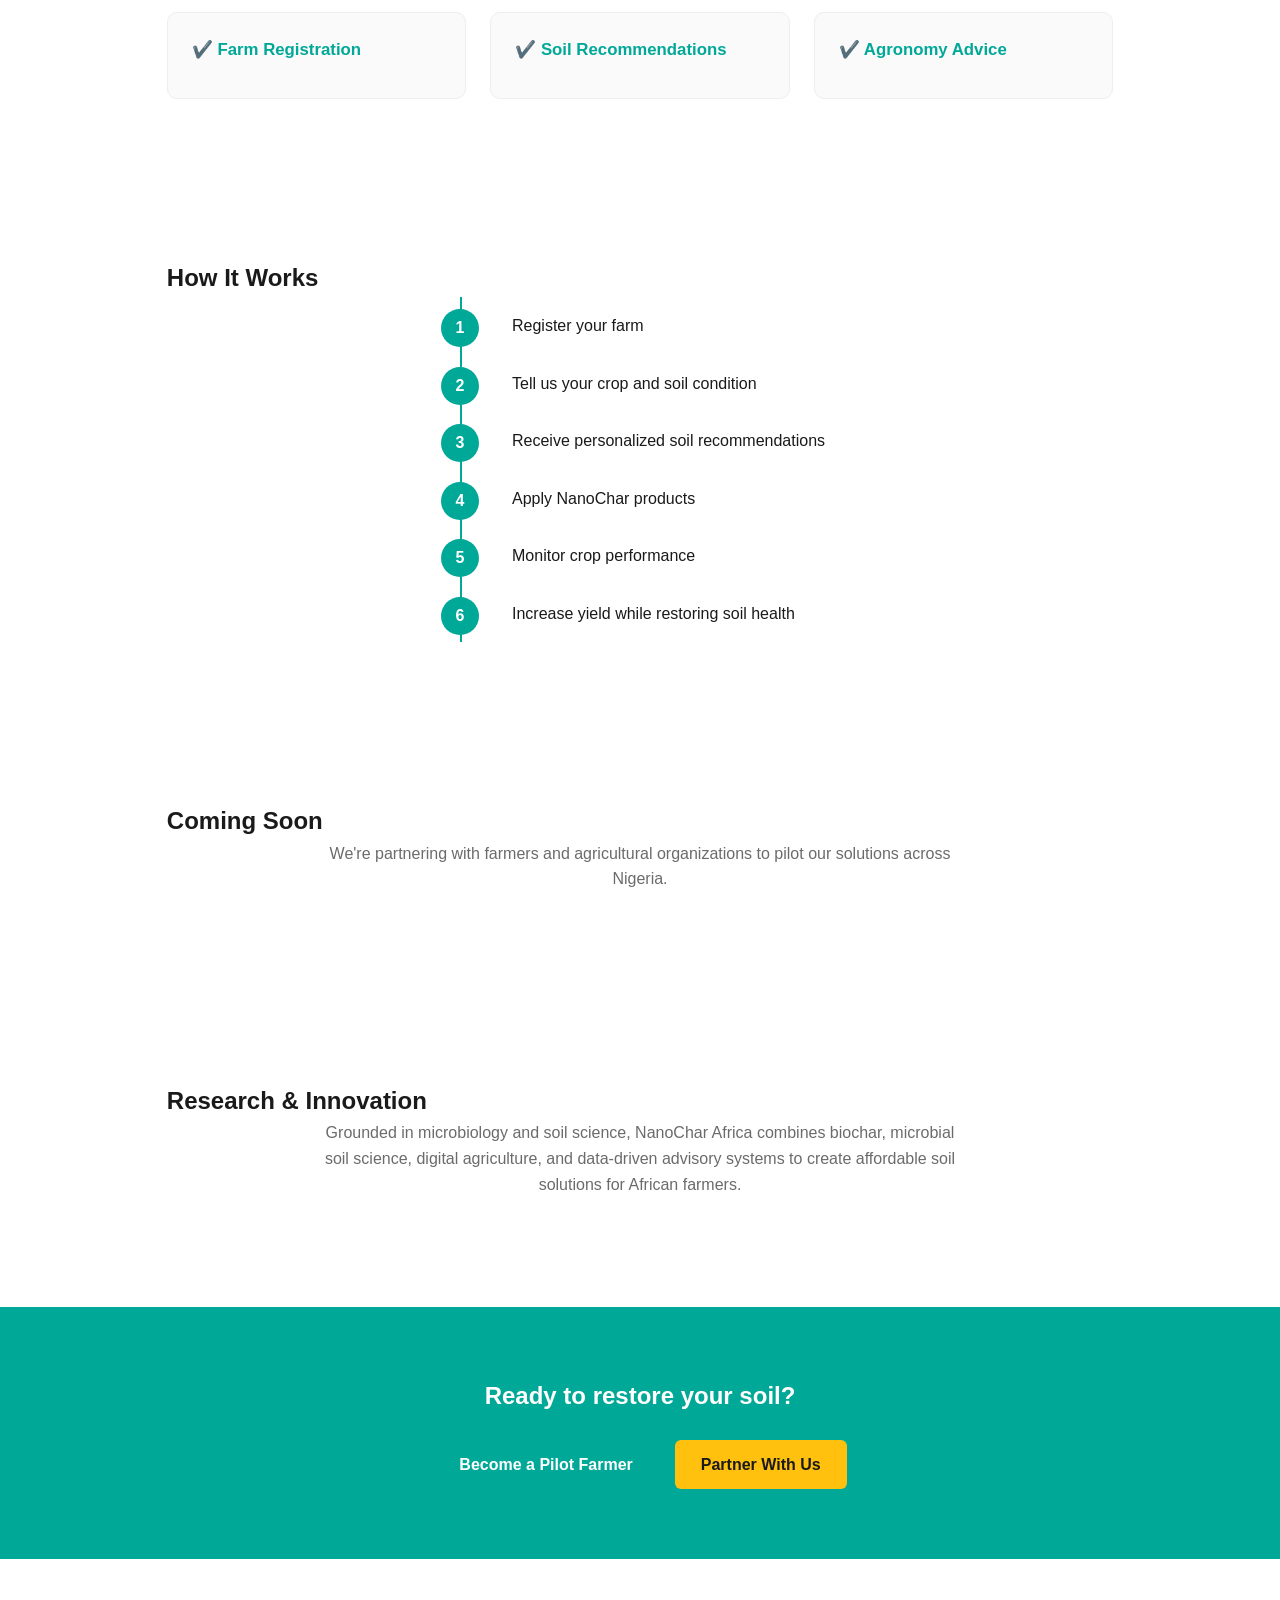
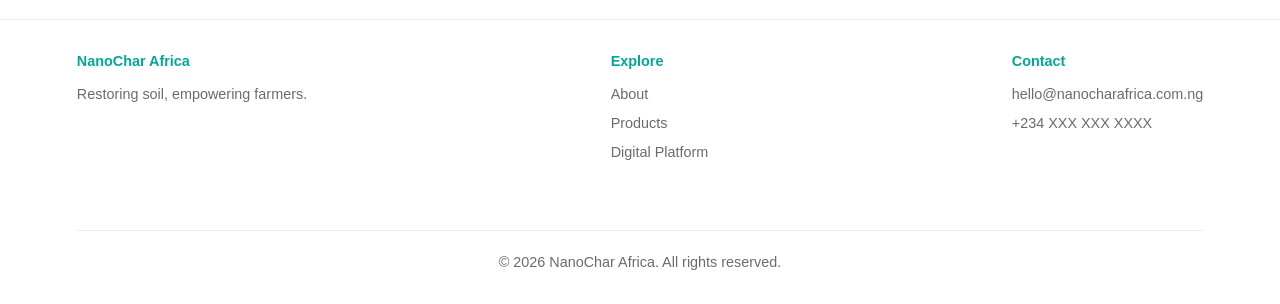
==== commit 744867d8: "Resolved technical issues" ====
--- a/index.html
+++ b/index.html
@@ -12,90 +12,155 @@
 </a>
 </head>
 <body>
-  <body>
+   <body>
 
-  <!-- HEADER — unchanged -->
+  <!-- HEADER — unchanged from Day 1, keep as-is -->
   <header class="site-header">
     <div class="logo">NanoChar <span>Africa</span></div>
     <nav>
-      <a href="../index.html">Home</a>
-      <a href="about.html">About</a>
-      <a href="products.html">Products</a>
-      <a href="platform.html">Digital Platform</a>
-      <a href="contact.html">Contact</a>
+      <a href="index.html">Home</a>
+      <a href="pages/about.html">About</a>
+      <a href="pages/products.html">Products</a>
+      <a href="pages/platform.html">Digital Platform</a>
+      <a href="pages/contact.html">Contact</a>
     </nav>
-    <a class="btn btn-primary" href="contact.html">Request Biochar</a>
+    <a class="btn btn-primary" href="pages/contact.html">Request Biochar</a>
   </header>
 
-  <!-- NEW: Platform intro banner -->
-  <section class="platform-hero">
-    <div class="platform-hero-icon">📱</div>
-    <h1>Digital Soil Intelligence Platform</h1>
-    <p>Register your farm, get personalized soil recommendations, and track your progress — all in one place.</p>
-    <span class="preview-badge">🔎 Preview Mode — Real accounts, live data</span>
+  <!-- HERO — unchanged structure, updated button text -->
+  <section class="hero">
+    <div class="hero-text">
+      <h1>Healthy Soil.<br>Better Harvests.<br>Smarter Farming.</h1>
+      <p>Restoring soil health through biochar, digital soil intelligence,
+         and climate-smart agricultural solutions for African farmers.</p>
+      <div class="hero-buttons">
+        <a href="pages/contact.html" class="btn btn-primary">Request a Biochar Trial</a>
+        <a href="pages/platform.html" class="btn btn-secondary">Join the Digital Platform</a>
+      </div>
+    </div>
   </section>
 
-  <section class="section platform-section">
-
-    <!-- Auth card -->
-    <div id="authBox" class="glass-card fade-in-up">
-      <div class="card-header">
-        <div class="card-icon">👤</div>
-        <h3>Farmer Login</h3>
-      </div>
-      <label>Email</label>
-      <input type="email" id="authEmail" placeholder="you@example.com">
-      <label>Password</label>
-      <input type="password" id="authPassword" placeholder="••••••••">
-      <div class="btn-row">
-        <button class="btn btn-primary" onclick="signUp()">Create Account</button>
-        <button class="btn btn-secondary" onclick="signIn()">Log In</button>
-      </div>
-      <p id="authMessage" class="auth-message"></p>
-    </div>
-
-    <!-- Dashboard card (hidden until login, same as before) -->
-    <div id="dashboardBox" class="glass-card fade-in-up" style="display:none;">
-
-      <div class="card-header">
-        <div class="card-icon">🌾</div>
-        <h3>Add Your Farm</h3>
-      </div>
-      <label>Farm Name</label>
-      <input type="text" id="farmName" placeholder="e.g. Green Valley Farm">
-      <label>Location</label>
-      <input type="text" id="farmLocation" placeholder="e.g. Kaduna, Nigeria">
-      <button class="btn btn-primary full-width" onclick="addFarm()">Save Farm</button>
-
-      <h3 class="sub-heading">Your Farms</h3>
-      <div id="farmsList" class="farms-list"></div>
-
-      <div class="divider-line"></div>
-
-      <div class="card-header">
-        <div class="card-icon">🧪</div>
-        <h3>New Soil Assessment</h3>
-      </div>
-      <label>Soil pH</label>
-      <select id="assessPh">
-        <option value="acidic">Acidic (below 6.0)</option>
-        <option value="neutral">Neutral (6.0–7.0)</option>
-        <option value="alkaline">Alkaline (above 7.0)</option>
-      </select>
-      <label>Crop Type</label>
-      <select id="assessCrop">
-        <option value="maize">Maize</option>
-        <option value="cassava">Cassava</option>
-        <option value="vegetables">Vegetables</option>
-      </select>
-      <button class="btn btn-primary full-width" onclick="submitAssessment()">Get Recommendation</button>
-
-      <div id="recommendationResult" class="result-box" style="display:none;"></div>
-    </div>
-
+  <!-- NEW: Why NanoChar Africa -->
+  <section class="section">
+    <h2 class="section-title">Why NanoChar Africa</h2>
+    <ul class="check-list">
+      <li>Restores degraded soil</li>
+      <li>Improves water retention</li>
+      <li>Reduces fertilizer costs</li>
+      <li>Supports carbon-smart farming</li>
+      <li>Designed for African smallholder farmers</li>
+    </ul>
   </section>
 
-  <!-- FOOTER — unchanged -->
+  <!-- REPLACED: The Challenge (was 4 plain cards, now 5 with icons + bridge line) -->
+  <section class="section">
+    <h2 class="section-title">The Challenge</h2>
+    <p class="section-intro">African farmers are facing:</p>
+    <div class="card-grid card-grid-3">
+      <div class="card"><h3>🌾 Declining Soil Fertility</h3></div>
+      <div class="card"><h3>💰 Rising Fertilizer Costs</h3></div>
+      <div class="card"><h3>🌦️ Unpredictable Rainfall</h3></div>
+      <div class="card"><h3>📉 Lower Crop Yields</h3></div>
+      <div class="card"><h3>🧪 Limited Access to Soil Testing</h3></div>
+    </div>
+    <p class="bridge-text">We created NanoChar Africa to solve these challenges using science, technology, and climate-smart agriculture.</p>
+  </section>
+
+  <!-- REPLACED: Our Solution (same 3 cards, now with an intro paragraph) -->
+  <section class="section">
+    <h2 class="section-title">Our Solution</h2>
+    <p class="section-intro">
+      NanoChar Africa combines three connected layers a physical soil product, a digital
+      intelligence platform, and a human advisory network so farmers get science-backed
+      recommendations, not just a bag of biochar.
+    </p>
+    <div class="card-grid card-grid-3">
+      <div class="card"><h3>🌱 Biochar</h3><p>Restores fertility and locks in carbon.</p></div>
+      <div class="card"><h3>📱 Digital Soil Intelligence</h3><p>Personalized, data-driven recommendations per farm.</p></div>
+      <div class="card"><h3>🤝 Community Advisors</h3><p>Local experts guiding every step.</p></div>
+    </div>
+  </section>
+
+  <!-- NEW: Our Vision (impact numbers) -->
+  <section class="section">
+    <h2 class="section-title">Our Vision by 2030</h2>
+    <div class="card-grid card-grid-4">
+      <div class="stat-card"><div class="stat-number">100K</div><p>Farmers Reached</p></div>
+      <div class="stat-card"><div class="stat-number">1M</div><p>Hectares of Soil Restored</p></div>
+      <div class="stat-card"><div class="stat-number">↓CO₂</div><p>Carbon Emissions Reduced</p></div>
+      <div class="stat-card"><div class="stat-number">🌍</div><p>Food Security Across Africa</p></div>
+    </div>
+  </section>
+
+  <!-- NEW: Who We Serve -->
+  <section class="section">
+    <h2 class="section-title">Who We Serve</h2>
+    <div class="card-grid card-grid-3">
+      <div class="card"><h3>👨‍🌾 Smallholder Farmers</h3></div>
+      <div class="card"><h3>🚜 Commercial Farms</h3></div>
+      <div class="card"><h3>🌾 Farmer Cooperatives</h3></div>
+      <div class="card"><h3>🏛️ NGOs</h3></div>
+      <div class="card"><h3>🏢 Government Programs</h3></div>
+      <div class="card"><h3>🌍 Climate Organizations</h3></div>
+    </div>
+  </section>
+
+  <!-- NEW: Powered by Technology -->
+  <section class="section">
+    <h2 class="section-title">Powered by Technology</h2>
+    <p class="section-intro">
+      Our Digital Soil Intelligence Platform helps farmers register farms, receive soil
+      recommendations, access agronomy advice, track crop performance, and connect with
+      community advisors.
+    </p>
+    <div class="card-grid card-grid-3">
+      <div class="card"><h3>✔️ Farm Registration</h3></div>
+      <div class="card"><h3>✔️ Soil Recommendations</h3></div>
+      <div class="card"><h3>✔️ Agronomy Advice</h3></div>
+    </div>
+  </section>
+
+  <!-- EXISTING: How It Works (unchanged CSS, updated to 6 steps) -->
+  <section class="section">
+    <h2 class="section-title">How It Works</h2>
+    <ol class="steps">
+      <li>Register your farm</li>
+      <li>Tell us your crop and soil condition</li>
+      <li>Receive personalized soil recommendations</li>
+      <li>Apply NanoChar products</li>
+      <li>Monitor crop performance</li>
+      <li>Increase yield while restoring soil health</li>
+    </ol>
+  </section>
+
+  <!-- NEW: Coming Soon (testimonial placeholder) -->
+  <section class="section section-center">
+    <h2 class="section-title">Coming Soon</h2>
+    <p class="section-intro">
+      We're partnering with farmers and agricultural organizations to pilot our solutions across Nigeria.
+    </p>
+  </section>
+
+  <!-- NEW: Research & Innovation -->
+  <section class="section">
+    <h2 class="section-title">Research & Innovation</h2>
+    <p class="section-intro">
+      Grounded in microbiology and soil science, NanoChar Africa combines biochar,
+      microbial soil science, digital agriculture, and data-driven advisory systems
+      to create affordable soil solutions for African farmers.
+    </p>
+  </section>
+
+  <!-- REPLACED: CTA banner (was Request Biochar / Register Platform) -->
+  <section class="cta-banner">
+    <h2>Ready to restore your soil?</h2>
+    <div class="hero-buttons">
+      <a href="pages/contact.html" class="btn btn-primary">Become a Pilot Farmer</a>
+      <a href="pages/contact.html" class="btn btn-secondary">Partner With Us</a>
+    </div>
+  </section>
+
+  <!-- REPLACED: Footer (was one line, now expanded) -->
   <footer class="site-footer footer-full">
     <div class="footer-col">
       <h4>NanoChar Africa</h4>
@@ -103,9 +168,9 @@
     </div>
     <div class="footer-col">
       <h4>Explore</h4>
-      <a href="../index.html">Home</a>
-      <a href="about.html">About</a>
-      <a href="products.html">Products</a>
+      <a href="pages/about.html">About</a>
+      <a href="pages/products.html">Products</a>
+      <a href="pages/platform.html">Digital Platform</a>
     </div>
     <div class="footer-col">
       <h4>Contact</h4>
@@ -115,7 +180,8 @@
     <p class="footer-copyright">&copy; 2026 NanoChar Africa. All rights reserved.</p>
   </footer>
 
-  <script src="../script.js"></script>
+  <script src="script.js"></script>
 </body>
+
 </body>
 </html>
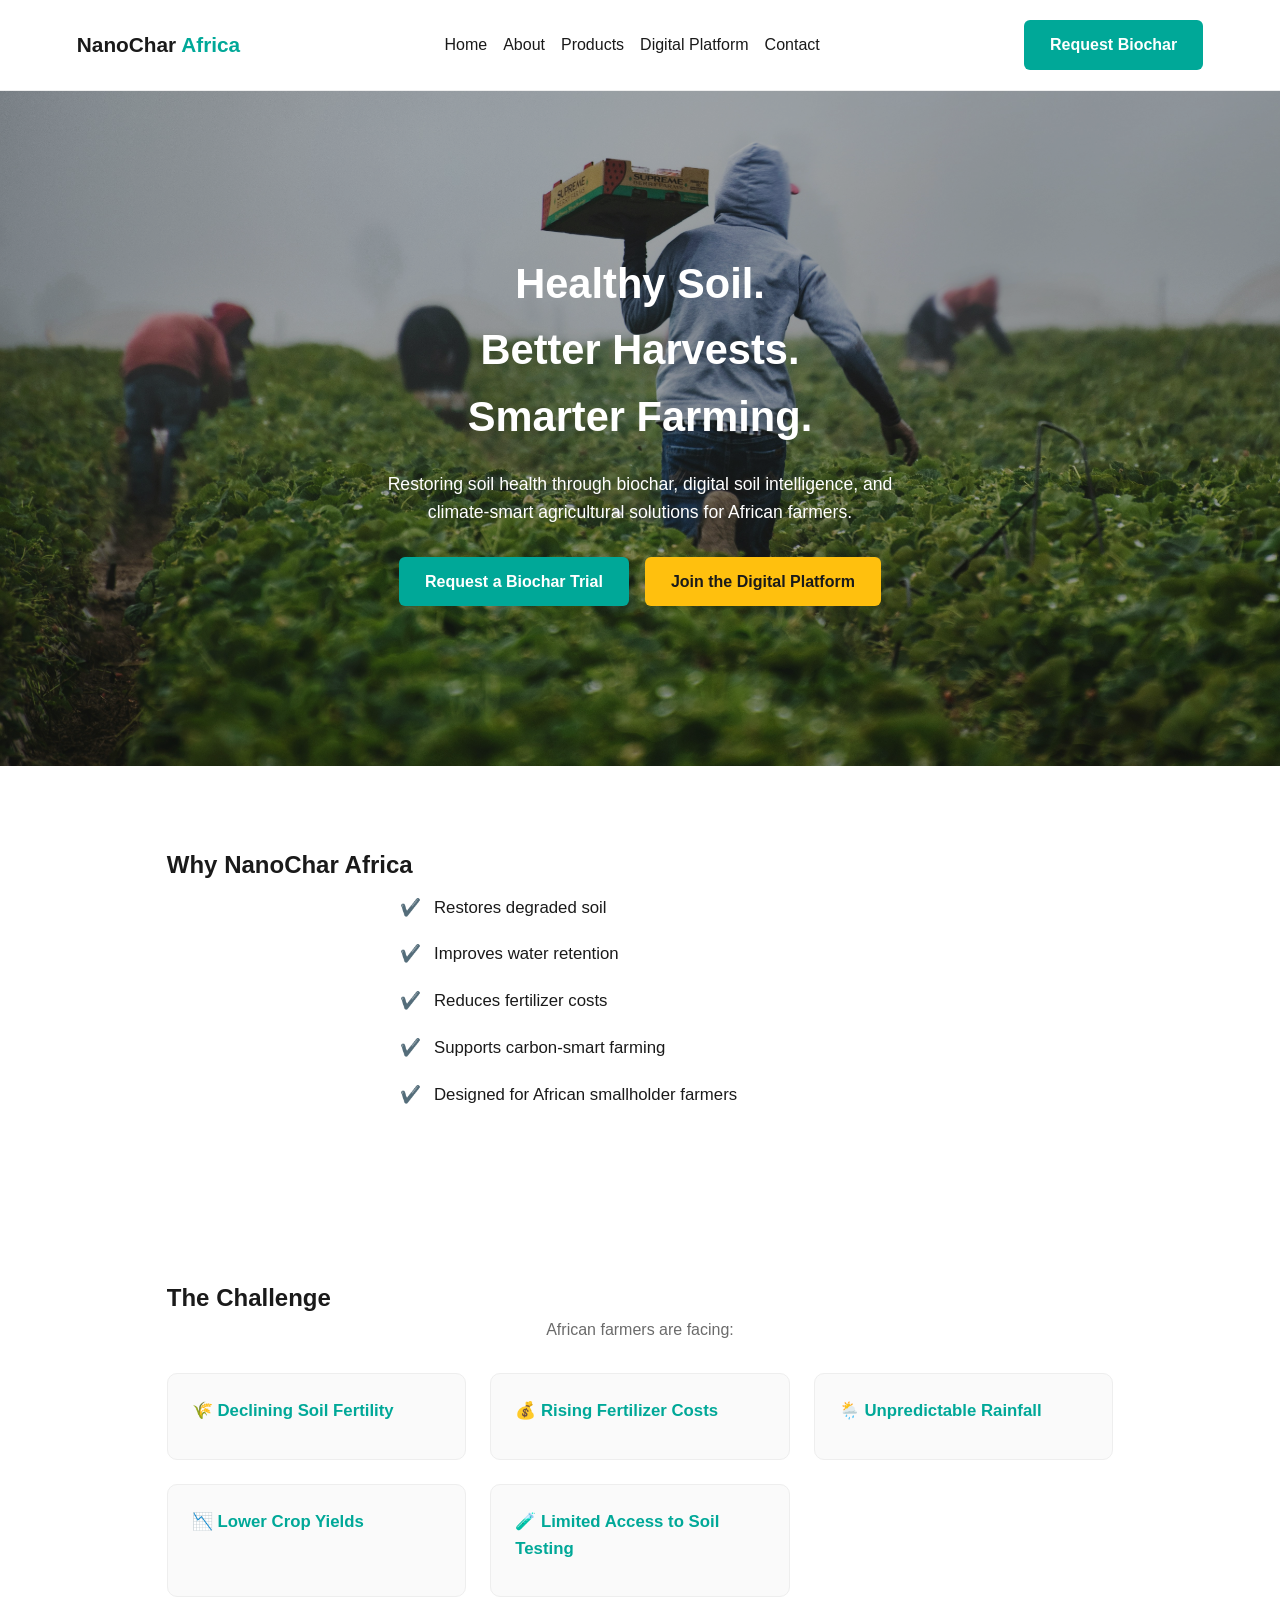
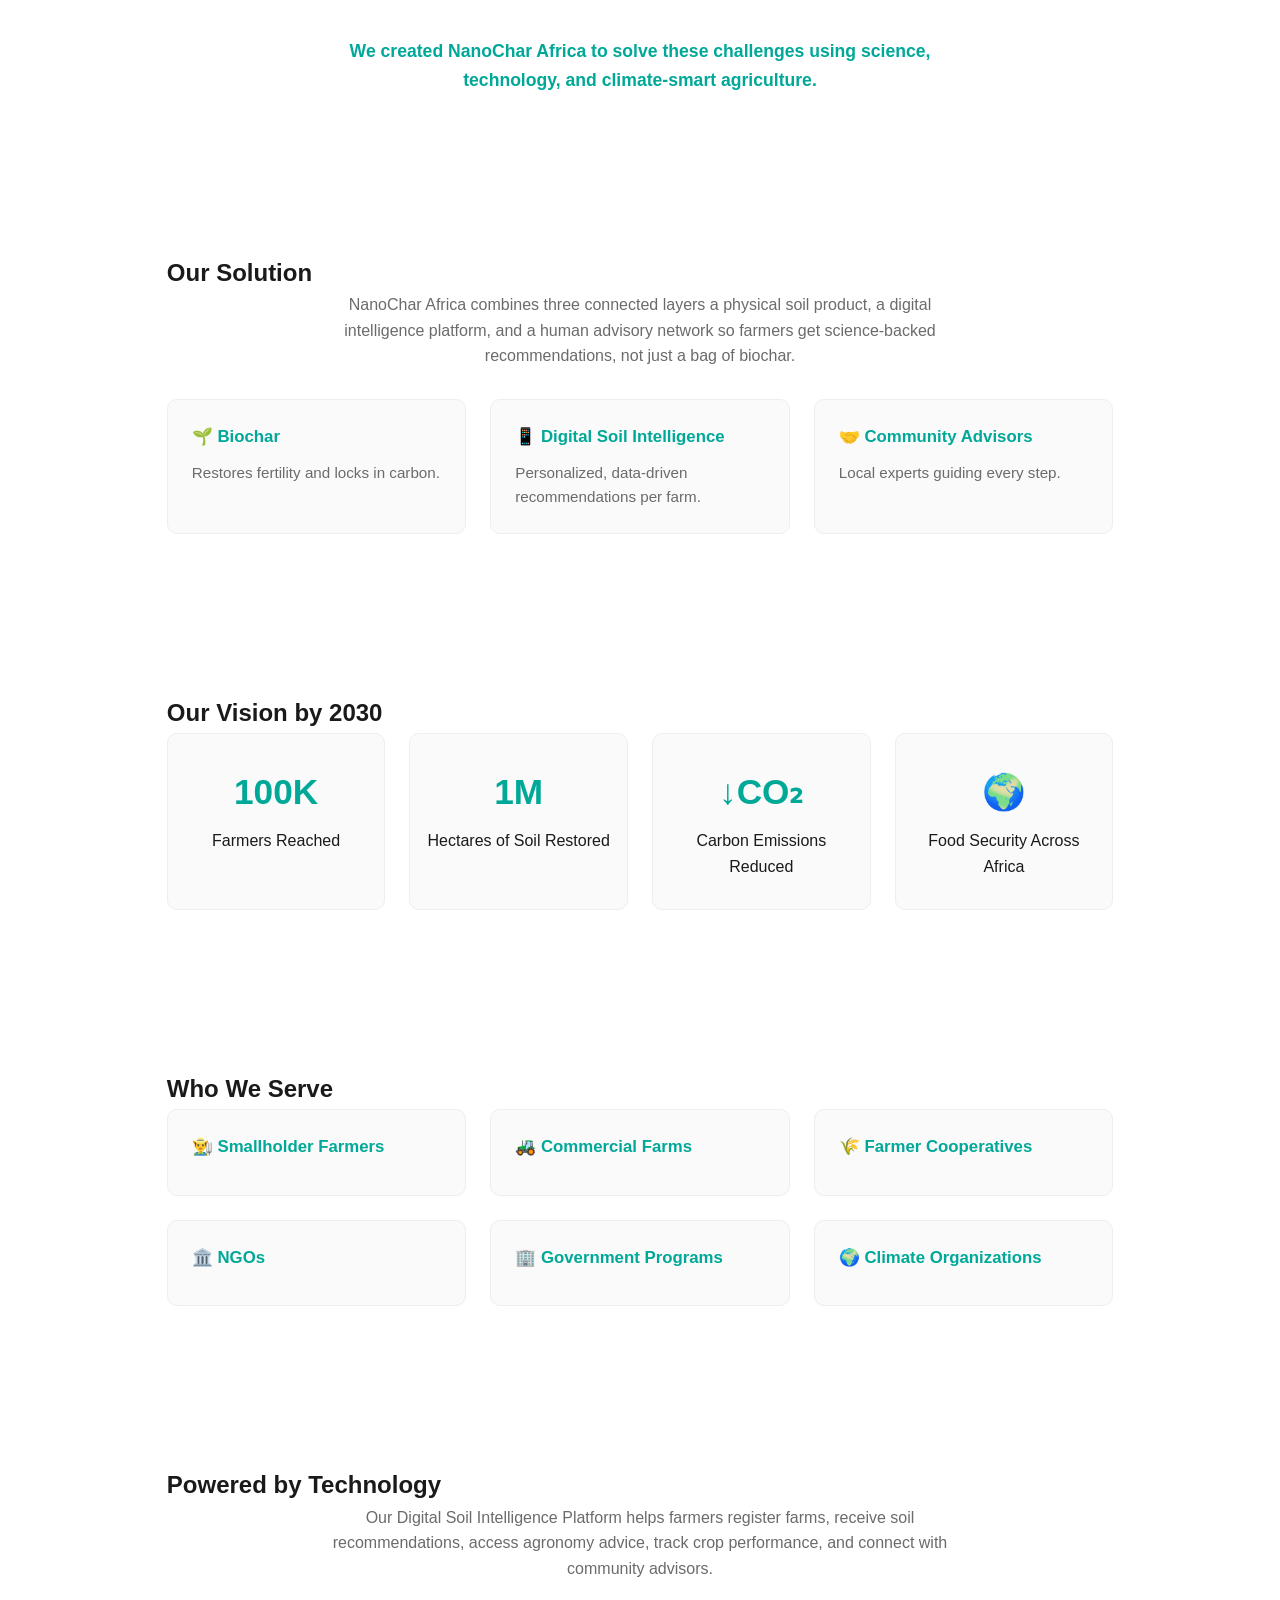
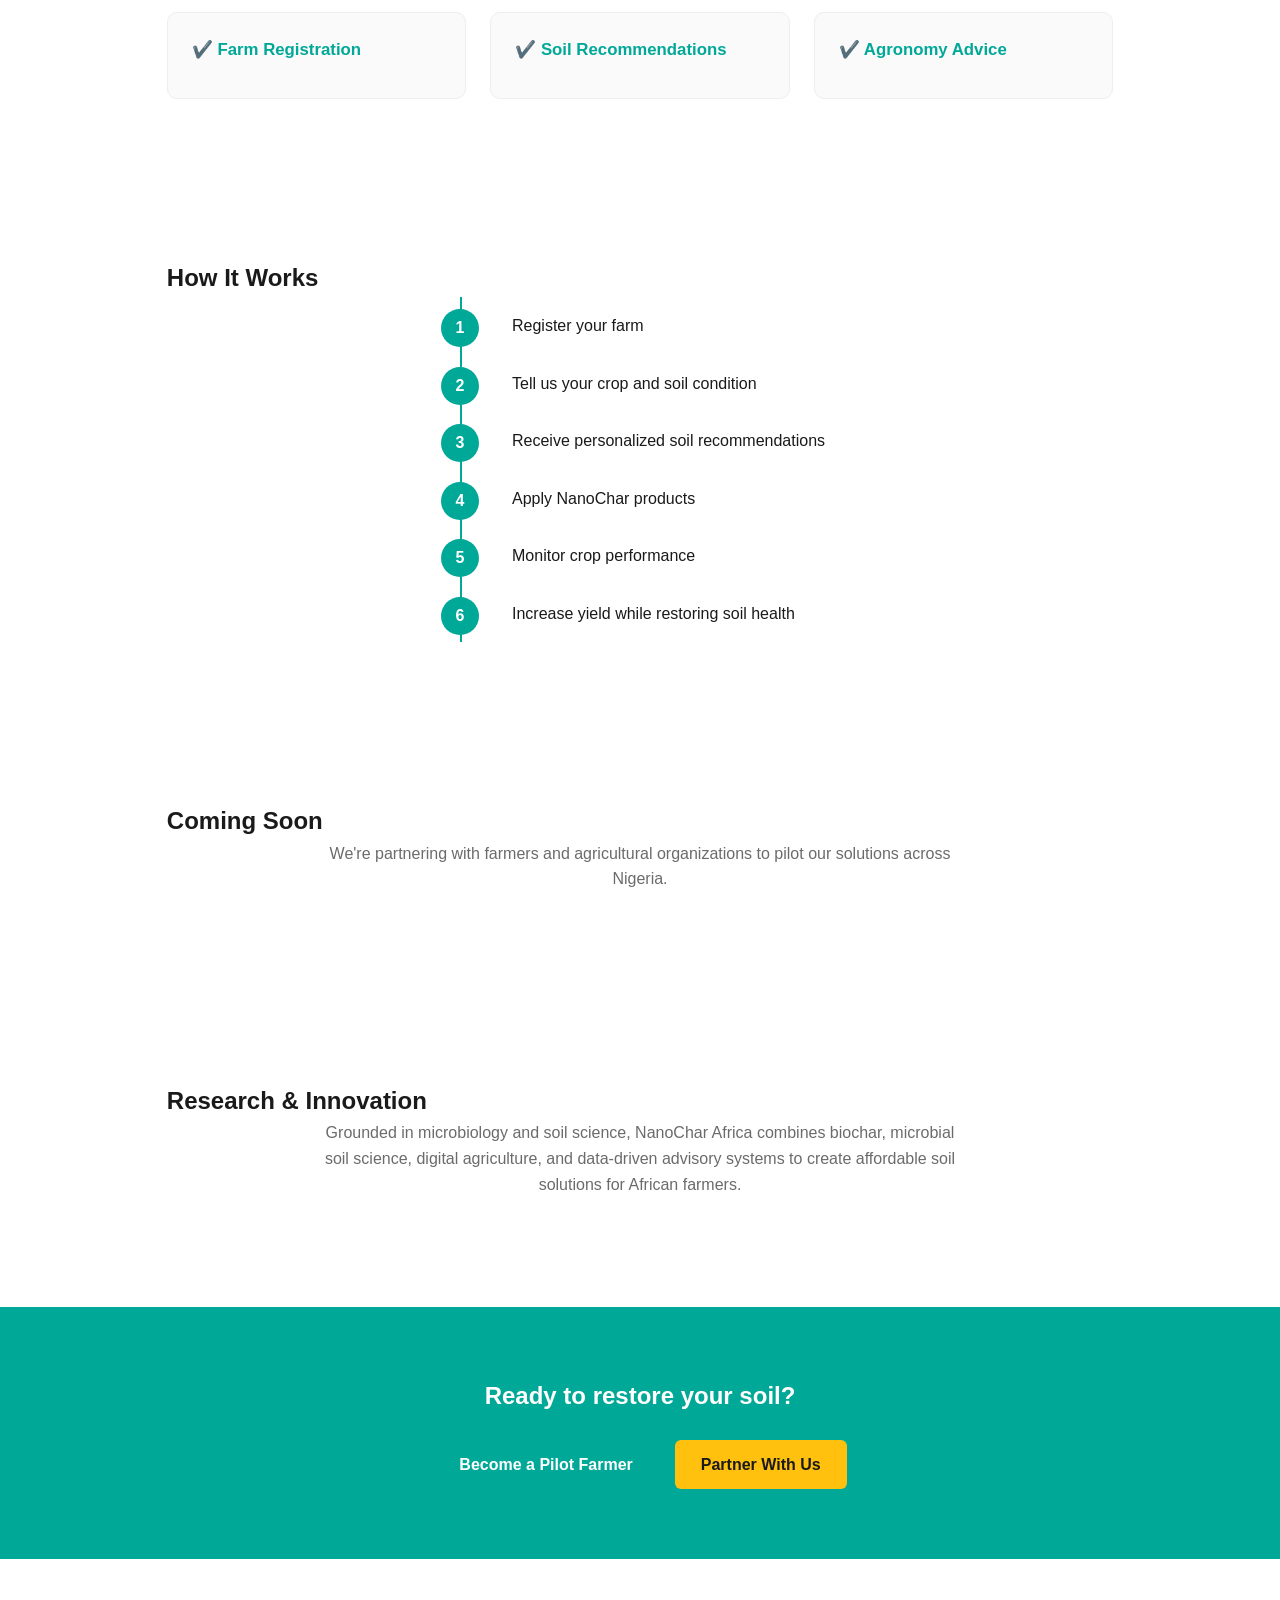
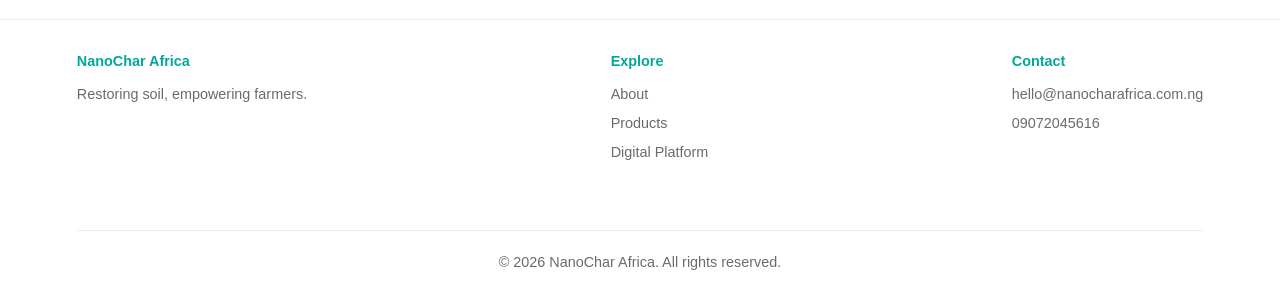
==== commit e877b3a3: "Wire real Supabase auth and assessment into platform page, replacing demo" ====
--- a/index.html
+++ b/index.html
@@ -16,16 +16,21 @@
 
   <!-- HEADER — unchanged from Day 1, keep as-is -->
   <header class="site-header">
-    <div class="logo">NanoChar <span>Africa</span></div>
-    <nav>
-      <a href="index.html">Home</a>
-      <a href="pages/about.html">About</a>
-      <a href="pages/products.html">Products</a>
-      <a href="pages/platform.html">Digital Platform</a>
-      <a href="pages/contact.html">Contact</a>
-    </nav>
+  <div class="logo">NanoChar <span>Africa</span></div>
+  <nav id="siteNav">
+    <a href="../index.html">Home</a>
+    <a href="pages/about.html">About</a>
+    <a href="pages/products.html">Products</a>
+    <a href="pages/platform.html">Digital Platform</a>
+    <a href="pages/contact.html">Contact</a>
+  </nav>
+  <div class="header-actions">
     <a class="btn btn-primary" href="pages/contact.html">Request Biochar</a>
-  </header>
+    <button class="hamburger" id="hamburgerBtn" aria-label="Toggle menu">
+      <span></span><span></span><span></span>
+    </button>
+  </div>
+</header>
 
   <!-- HERO — unchanged structure, updated button text -->
   <section class="hero">
@@ -175,7 +180,7 @@
     <div class="footer-col">
       <h4>Contact</h4>
       <p>hello@nanocharafrica.com.ng</p>
-      <p>+234 XXX XXX XXXX</p>
+      <p>09072045616</p>
     </div>
     <p class="footer-copyright">&copy; 2026 NanoChar Africa. All rights reserved.</p>
   </footer>
--- a/style.css
+++ b/style.css
@@ -393,7 +393,6 @@
 .logo-group { display: flex; align-items: center; gap: 10px; }
 .logo-text .teal { color: var(--teal); }
 
-/* --- Platform page hero --- */
 .platform-hero {
   text-align: center;
   padding: 70px 6% 50px;
@@ -405,8 +404,8 @@
   margin-bottom: 14px;
   animation: floatIcon 3s ease-in-out infinite;
 }
-.platform-hero h1 { font-size: 2rem; margin-bottom: 12px; }
-.platform-hero p { max-width: 500px; margin: 0 auto 20px; opacity: 0.92; }
+.platform-hero h1 { font-size: 2rem; margin-bottom: 10px; }
+.platform-hero p { max-width: 480px; margin: 0 auto 20px; opacity: 0.92; }
 .preview-badge {
   display: inline-block;
   background: rgba(255,255,255,0.15);
@@ -421,15 +420,11 @@
   50% { transform: translateY(-8px); }
 }
 
-/* --- Platform layout --- */
 .platform-section {
   display: flex;
-  flex-direction: column;
-  align-items: center;
-  gap: 30px;
-}
-
-/* --- Glass-style cards --- */
+  justify-content: center;
+}
+
 .glass-card {
   background: white;
   border: 1px solid #eee;
@@ -439,6 +434,178 @@
   width: 100%;
   box-shadow: 0 10px 40px rgba(0,0,0,0.06);
 }
+
+.card-header { display: flex; align-items: center; gap: 12px; margin-bottom: 20px; }
+.card-icon {
+  width: 42px; height: 42px;
+  border-radius: 50%;
+  background: #E6F7F5;
+  display: flex; align-items: center; justify-content: center;
+  font-size: 1.2rem;
+}
+.card-header h3 { color: var(--dark); font-size: 1.15rem; }
+
+.glass-card label { display: block; margin: 14px 0 6px; font-weight: 600; font-size: 0.92rem; }
+.glass-card select {
+  width: 100%;
+  padding: 12px 14px;
+  border-radius: 8px;
+  border: 1.5px solid #e2e2e2;
+  font-family: var(--font);
+  transition: border-color 0.2s ease, box-shadow 0.2s ease;
+}
+.glass-card select:focus {
+  outline: none;
+  border-color: var(--teal);
+  box-shadow: 0 0 0 3px rgba(0,168,152,0.15);
+}
+
+.full-width { width: 100%; margin-top: 22px; }
+
+.btn { transition: transform 0.15s ease, box-shadow 0.15s ease; }
+.btn:hover { transform: translateY(-2px); box-shadow: 0 6px 16px rgba(0,0,0,0.12); }
+.btn:active { transform: translateY(0); }
+
+.result-box {
+  margin-top: 22px;
+  padding: 18px;
+  background: #E6F7F5;
+  border-left: 4px solid var(--teal);
+  border-radius: 10px;
+  font-size: 0.95rem;
+  animation: fadeInUp 0.4s ease;
+}
+
+.fade-in-up { animation: fadeInUp 0.5s ease both; }
+
+@keyframes fadeInUp {
+  from { opacity: 0; transform: translateY(16px); }
+  to { opacity: 1; transform: translateY(0); }
+}
+
+@media (max-width: 560px) {
+  .glass-card { padding: 26px; }
+}
+
+/* --- Hamburger menu --- */
+.header-actions { display: flex; align-items: center; gap: 16px; }
+.hamburger {
+  display: none;
+  flex-direction: column;
+  justify-content: center;
+  gap: 5px;
+  width: 32px; height: 32px;
+  background: none; border: none; cursor: pointer;
+}
+.hamburger span {
+  width: 100%; height: 2.5px;
+  background: var(--dark);
+  border-radius: 2px;
+  transition: transform 0.3s ease, opacity 0.3s ease;
+}
+.hamburger.active span:nth-child(1) { transform: translateY(7.5px) rotate(45deg); }
+.hamburger.active span:nth-child(2) { opacity: 0; }
+.hamburger.active span:nth-child(3) { transform: translateY(-7.5px) rotate(-45deg); }
+
+@media (max-width: 900px) {
+  .hamburger { display: flex; }
+  .site-header nav {
+    position: absolute;
+    top: 100%; left: 0; right: 0;
+    background: white;
+    flex-direction: column;
+    gap: 0;
+    max-height: 0;
+    overflow: hidden;
+    transition: max-height 0.35s ease;
+    border-bottom: 1px solid #eee;
+  }
+  .site-header nav.nav-open { max-height: 300px; }
+  .site-header nav a { padding: 16px 6%; border-top: 1px solid #f2f2f2; }
+}
+
+/* --- Sticky header with scroll shadow --- */
+.site-header { position: sticky; top: 0; z-index: 100; background: white; transition: box-shadow 0.3s ease; }
+.site-header.scrolled { box-shadow: 0 4px 20px rgba(0,0,0,0.08); }
+
+/* --- Scroll-reveal --- */
+.reveal { opacity: 0; transform: translateY(24px); transition: opacity 0.6s ease, transform 0.6s ease; }
+.reveal-visible { opacity: 1; transform: translateY(0); }
+
+/* --- Hover effects, unified across all card types --- */
+.card, .service-card, .mv-card, .stat-card, .contact-info-card {
+  transition: transform 0.25s ease, box-shadow 0.25s ease;
+}
+.card:hover, .service-card:hover, .mv-card:hover, .stat-card:hover, .contact-info-card:hover {
+  transform: translateY(-6px);
+  box-shadow: 0 12px 30px rgba(0,0,0,0.08);
+}
+.glass-card { transition: box-shadow 0.25s ease; }
+.glass-card:hover { box-shadow: 0 14px 44px rgba(0,0,0,0.09); }
+
+/* --- Back to top button --- */
+#backToTopBtn {
+  position: fixed; bottom: 24px; right: 24px;
+  width: 46px; height: 46px;
+  border-radius: 50%;
+  background: var(--teal); color: white; border: none;
+  font-size: 1.3rem; cursor: pointer;
+  opacity: 0; visibility: hidden; transform: translateY(10px);
+  transition: opacity 0.3s ease, transform 0.3s ease, visibility 0.3s ease;
+  z-index: 200;
+  box-shadow: 0 6px 20px rgba(0,0,0,0.15);
+}
+#backToTopBtn.visible { opacity: 1; visibility: visible; transform: translateY(0); }
+#backToTopBtn:hover { background: #00877A; }
+
+/* --- Platform page hero --- */
+.platform-hero {
+  text-align: center;
+  padding: 70px 6% 50px;
+  background: linear-gradient(135deg, #00A898 0%, #00877A 100%);
+  color: white;
+}
+.platform-hero-icon {
+  font-size: 2.5rem;
+  margin-bottom: 14px;
+  animation: floatIcon 3s ease-in-out infinite;
+}
+.platform-hero h1 { font-size: 2rem; margin-bottom: 10px; }
+.platform-hero p { max-width: 480px; margin: 0 auto 20px; opacity: 0.92; }
+.preview-badge {
+  display: inline-block;
+  background: rgba(255,255,255,0.15);
+  border: 1px solid rgba(255,255,255,0.35);
+  padding: 6px 16px;
+  border-radius: 20px;
+  font-size: 0.85rem;
+}
+
+@keyframes floatIcon {
+  0%, 100% { transform: translateY(0); }
+  50% { transform: translateY(-8px); }
+}
+
+/* --- Platform layout --- */
+.platform-section {
+  display: flex;
+  flex-direction: column;
+  align-items: center;
+  gap: 30px;
+}
+
+/* --- Glass-style cards --- */
+.glass-card {
+  background: white;
+  border: 1px solid #eee;
+  border-radius: 18px;
+  padding: 36px;
+  max-width: 480px;
+  width: 100%;
+  box-shadow: 0 10px 40px rgba(0,0,0,0.06);
+  transition: box-shadow 0.25s ease;
+}
+.glass-card:hover { box-shadow: 0 14px 44px rgba(0,0,0,0.09); }
 
 .card-header { display: flex; align-items: center; gap: 12px; margin-bottom: 20px; }
 .card-icon {
@@ -469,12 +636,6 @@
 .btn-row .btn { flex: 1; }
 .full-width { width: 100%; margin-top: 20px; }
 
-.btn {
-  transition: transform 0.15s ease, box-shadow 0.15s ease;
-}
-.btn:hover { transform: translateY(-2px); box-shadow: 0 6px 16px rgba(0,0,0,0.12); }
-.btn:active { transform: translateY(0); }
-
 .auth-message { margin-top: 14px; font-size: 0.9rem; color: var(--teal); min-height: 20px; }
 
 .sub-heading { margin: 28px 0 12px; color: var(--dark); font-size: 1.05rem; }
@@ -489,7 +650,6 @@
   animation: fadeInUp 0.4s ease;
 }
 
-/* --- Result box: pops in whenever JS sets display:block --- */
 .result-box {
   margin-top: 22px;
   padding: 18px;
@@ -500,7 +660,6 @@
   animation: fadeInUp 0.4s ease;
 }
 
-/* --- Entrance animation for cards on page load --- */
 .fade-in-up { animation: fadeInUp 0.5s ease both; }
 
 @keyframes fadeInUp {
